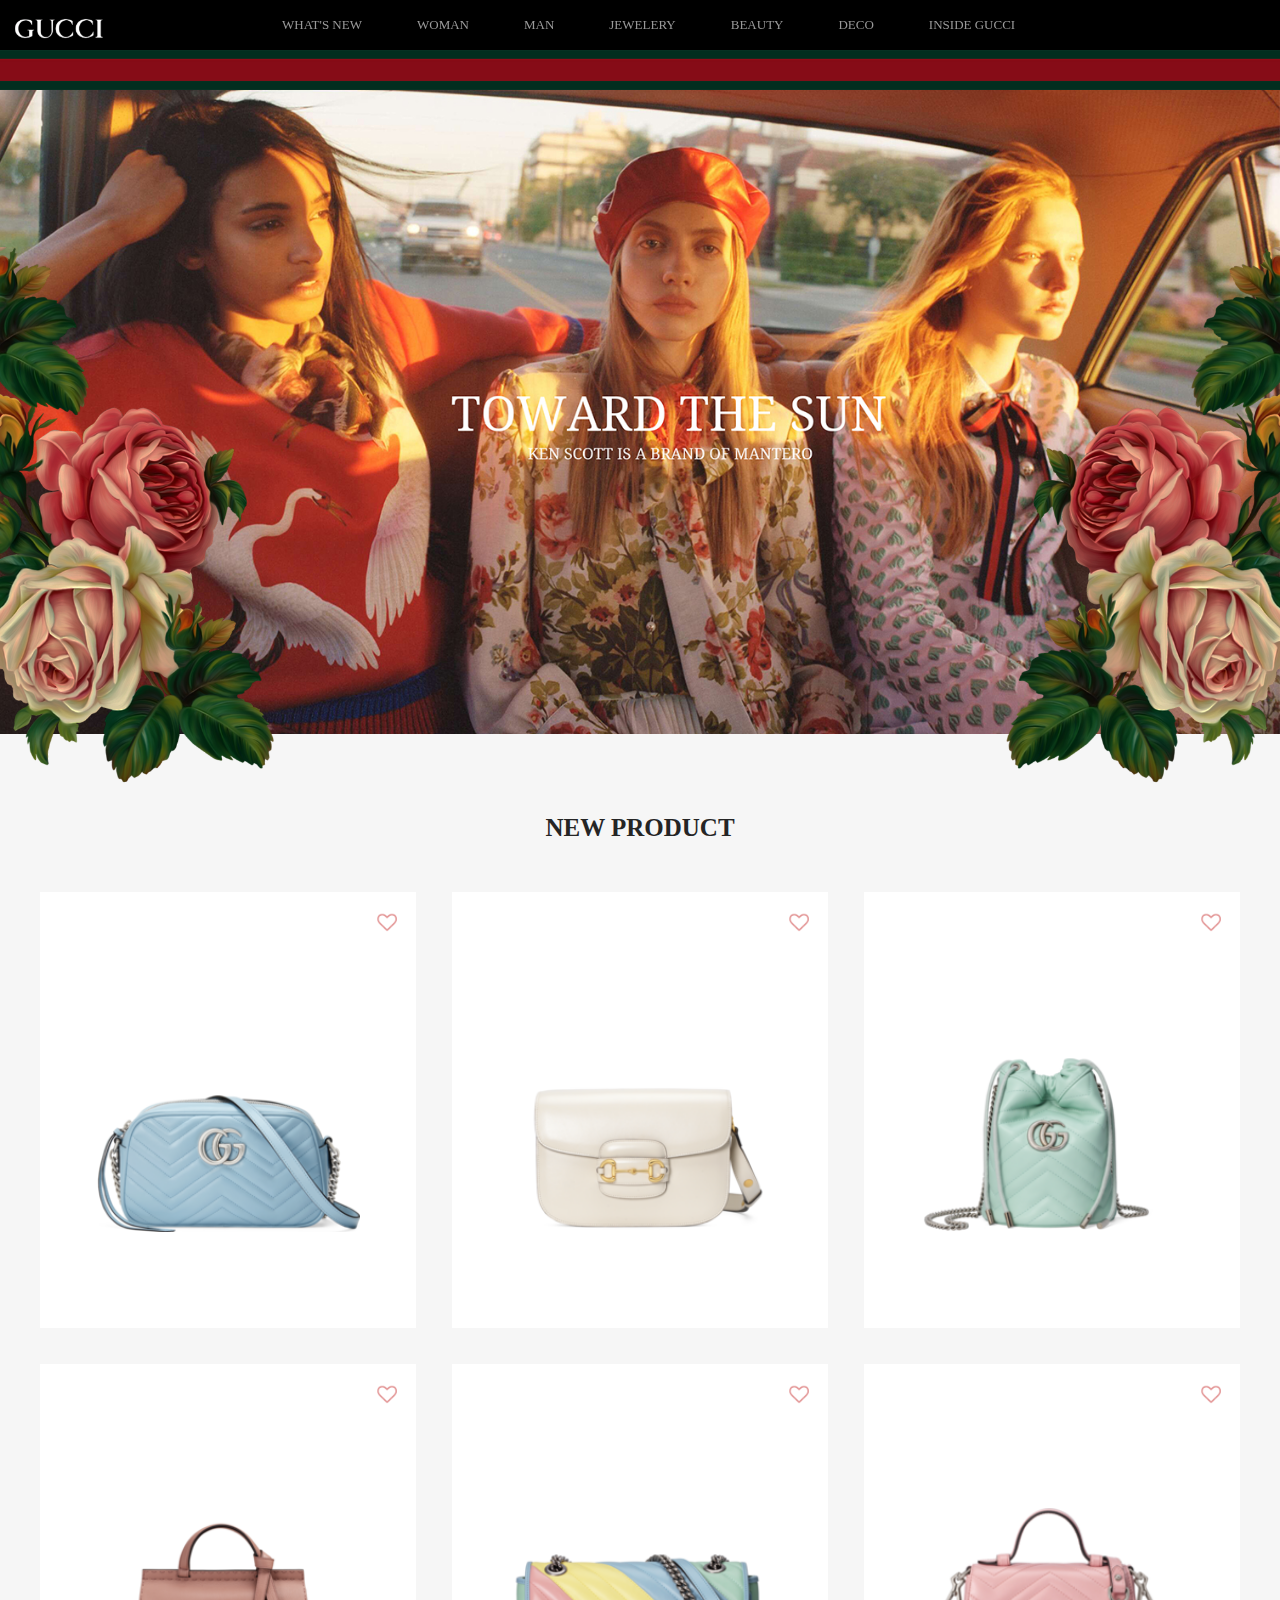
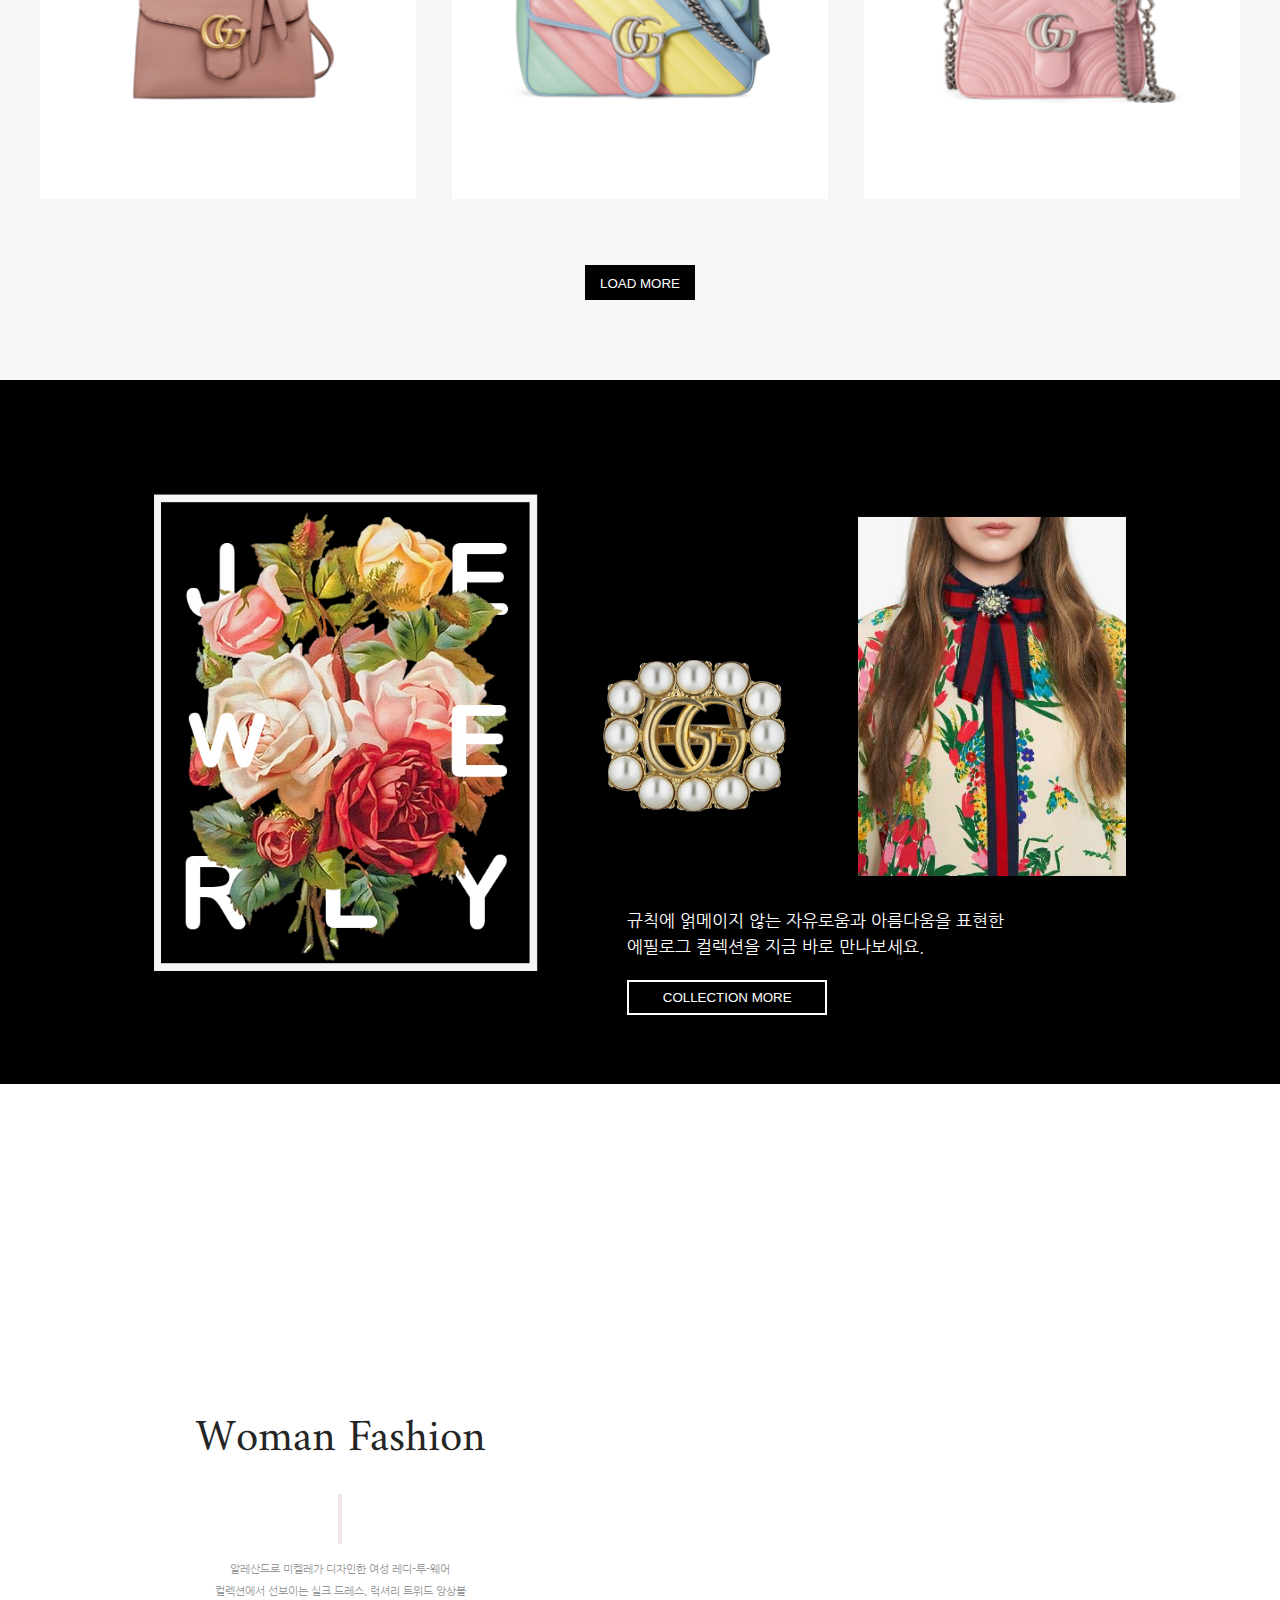
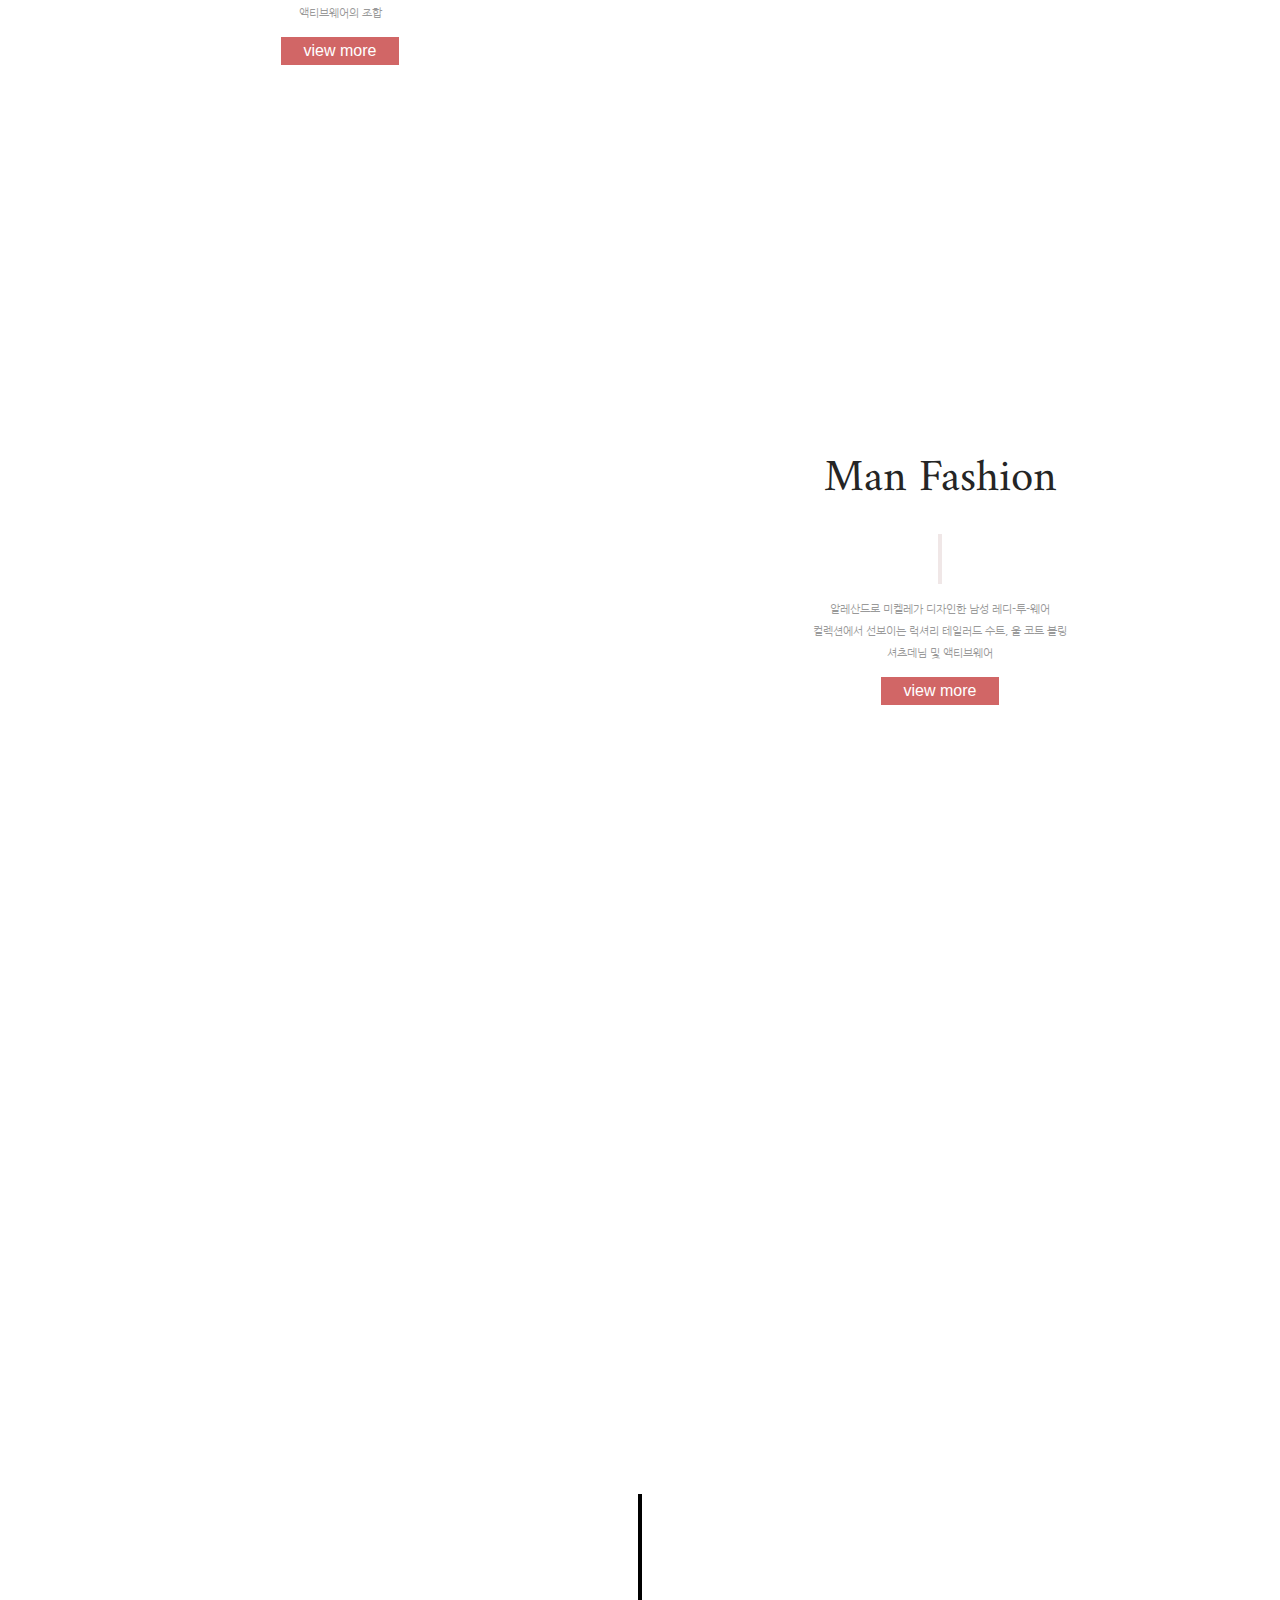
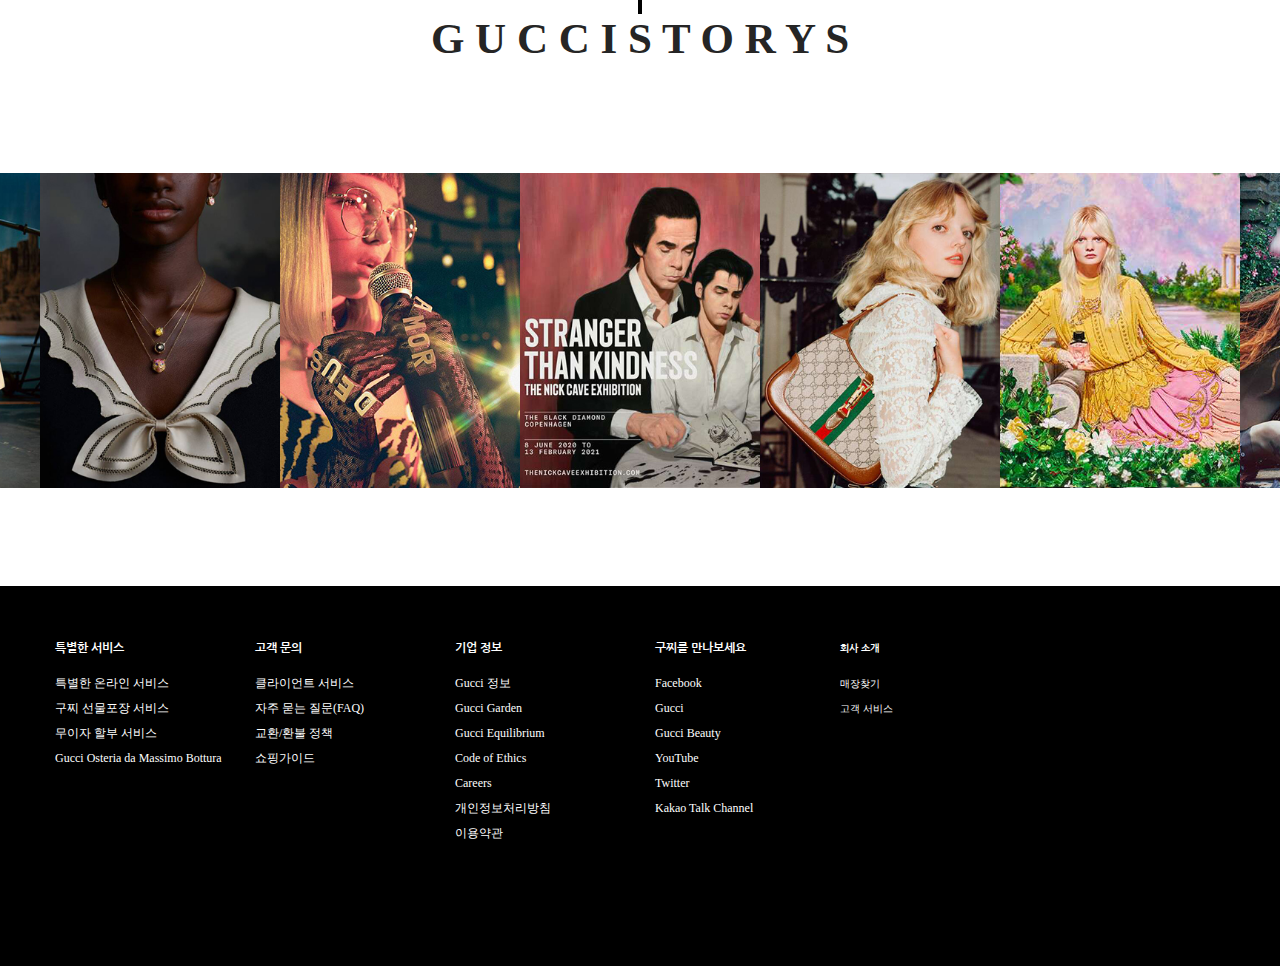
==== index.html @ b7e42f55 "Initial commit" ====
<!DOCTYPE html>
<html lang="ko">
  <head>
    <meta charset="UTF-8" />
    <meta name="viewport" content="width=device-width, initial-scale=1.0" />
    <meta name="apple-mobile-web-app-title" content="구찌" />
    <meta name="description" content="구찌 웹사이트" />
    <title>GUCCI</title>
    <link href="css/main_pc.css" rel="stylesheet" media="screen and (min-width : 850px)" />
    <link href="css/main_mobile.css" rel="stylesheet" media="screen and (max-width : 850px)" />
    <link href="css/navigation.css" rel="stylesheet" type="text/css"  />
    <link href="css/slick.css" rel="stylesheet" type="text/css" />
    <link href="css/web-font.css" rel="stylesheet" />
    <script src="https://ajax.googleapis.com/ajax/libs/jquery/3.1.1/jquery.min.js"></script>
    <script src="js/slick.js" ></script>    
  </head>
  <script>
     $(document).ready(function(){
      $('#story').slick({
      centerMode: true,
      centerPadding: '40px',
      slidesToShow: 5,
      autoPlay:true,
      responsive: [

  {
    centerMode: true,
    breakpoint: 851,
    settings: {
      arrows: false,
      centerPadding: '100px',
      slidesToShow:1
    }
  },
  {
    centerMode: true,
    breakpoint: 480,
    settings: {
      arrows: false,
      centerPadding: '100px',
      slidesToShow:1
    }
  }
  ]

  });

 });
  </script>
  <body>
    <div class="wrapper">
      <a href="#section1" id="skip-nav">본문 바로가기</a>
      <header id="header">
        <div id="logo">
          <h1><a  href="#"><span class="blind">GUCCI</span></a></h1>
        </div>
        <nav id="gnb">
          <ul id="mainnav">
            <li class="sub" data-menu="WHAT'S NEW">
              <a href="#">WHAT'S NEW</a>
                <ul>
                  <li><a href="#">NEW</a></li>
                  <li><a href="#" >패션쇼보기</a></li>
                  <li><a href="#">구찌에디트</a></li>
                </ul>
            </li>
            <li class="sub" data-menu="WOMAN">
              <a href="#">WOMAN</a>
                <ul>
                  <li><a href="#">신상품</a></li>
                  <li><a href="#">핸드백</a></li>
                  <li><a href="#">지갑</a></li>
                  <li><a href="#">의류</a></li>
                  <li><a href="#">여성슈즈</a></li>
                </ul>
            </li>
            <li class="sub" data-menu="MAN">
              <a href="#">MAN</a>
                <ul>
                  <li><a href="#">신상품</a></li>
                  <li><a href="#">남성가방</a></li>
                  <li><a href="#">지갑</a></li>
                  <li><a href="#">의류</a></li>
                  <li><a href="#">남성슈즈</a></li>
                </ul>
            </li>
            <li class="sub" data-menu="JEWELERY">
              <a href="#">JEWELERY</a>
                <ul>
                  <li><a href="#">골드주얼리</a></li>
                  <li><a href="#">실버주얼리</a></li>
                  <li><a href="#">패션주얼리</a></li>
                  <li><a href="#">시계</a></li>
                </ul>
            </li>
            <li class="sub" data-menu=BEAUTY>
              <a href="#">BEAUTY</a>
                <ul>
                  <li><a href="#">메이크업</a></li>
                  <li><a href="#">여성향수</a></li>
                  <li><a href="#">남성향수</a></li>
                </ul>
            </li>
            <li class="sub" data-menu=DECO>
              <a href="#">DECO</a>
                <ul>
                  <li><a href="#">데코</a></li>
                </ul>
            </li>
            <li class="sub" data-menu=INSIDE>
                <a href="#">INSIDE GUCCI</a>
                <ul>
                  <li><a href="#">GUCCI GARDEN</a></li>
                  <li><a href="#">COMMITMENT</a></li>
                  <li><a href="#">모두보기</a></li>
                </ul>
            </li>
          </ul>
        </nav>
        <button id="menuview"><span class="blind">메뉴펼치기</span></button>
        <div id="m_menu">
          <ul>
            <li><a href="#">WHAT'S NEW</a></li>
            <li><a href="#">WOMAN</a></li>
            <li><a href="#">MAN</a></li>
            <li><a href="#">JEWELERY</a></li>
            <li><a href="#">BEAUTY</a></li>
            <li><a href="#">DECO</a></li>
            <li><a href="#">INSIDE GUCCI</a></li>
          </ul>
          <a href="#" class="close"><img src="img/m_close.png" alt="닫기"></a>
        </div>
      </header>  
    </div>

    <section id="section1">
      <div id="section1_wrap">
          <div id="band" class="pc"></div>
          <div id="flower1" class="pc"><a><img src="img/flower.png" alt=""/></a></div>
          <div id="flower2" class="pc"><a><img src="img/flower.png" alt=""/></a></div>
          <div id="section1_main"><a><img src="img/img01.jpg" alt="toward the sun"/></a></div>
      </div>
      <div id=text>
        <h2>TOWARD THE SUN</h2>
        <span>KEN SCOTT IS A BRAND OF MANTERO</span>
      </div>
    </section>

    <section id="section2" >
      <h2>NEW PRODUCT</h2>
      <ul id="itemcontainer" class="wrap clearfix">
        <li class="box">
          <a href="#" target="_blank">
            <img src="img/bag1.png" alt="가방이미지">
            <div class="project__description">
              <img src="img/bag1.jpg" alt="사람이미지">
              <p>[GG 마몽] 스몰 숄더백<br>₩1,660,000 </p>
            </div>
          </a>
          <button class="favorite"><img src="img/favorite.png" alt="좋아요"/></button>
        </li>

        <li class="box">
          <a href="#" target="_blank">
            <img src="img/bag2.png" alt="가방이미지"> 
            <div class="project__description">
              <img src="img/bag2.jpg" alt="가방이미지">
              <p>[GG 마몽]마틀라세 가죽 수퍼 미니 백<br>₩ 1,360,000</p>
            </div>
          </a>
          <button class="favorite"><img src="img/favorite.png"  alt="좋아요"/></button>
        </li>

        <li class="box">
          <a href="#" target="_blank">
            <img src="img/bag3.png" alt="가방이미지">
            <div class="project__description">
              <img src="img/bag3.jpg" alt="가방이미지">
              <p>[GG 마몽]마틀라세 가죽 수퍼 미니 백<br>₩ 1,360,000</p>
            </div>
          </a>
          <button class="favorite"><img src="img/favorite.png"  alt="좋아요"/></button>
        </li>

        <li class="box">
          <a href="#" target="_blank">
            <img src="img/bag4.png" alt="가방이미지"> 
            <div class="project__description">
              <img src="img/bag4.jpg" alt="가방이미지">
              <p>[GG 마몽]마틀라세 가죽 수퍼 미니 백<br>₩ 1,360,000</p>
            </div>
          </a>
          <button class="favorite"><img src="img/favorite.png" alt="좋아요"/></button>
        </li>

        <li class="box">
          <a href="#" target="_blank">
            <img src="img/bag5.png" alt="가방이미지">
            <div class="project__description">
              <img src="img/bag5.jpg" alt="가방이미지">
              <p>[GG 마몽]마틀라세 가죽 수퍼 미니 백<br>₩ 1,360,000</p>
            </div>
          </a>
          <button class="favorite"><img src="img/favorite.png" alt="좋아요"/></button>
        </li>

        <li class="box">
          <a href="#" target="_blank"> 
            <img src="img/bag6.png" alt="가방이미지">
            <div class="project__description">
              <img src="img/bag6.jpg" alt="가방이미지">
              <p>[GG 마몽] 미니 탑 핸들 백 <br>₩2,550,000</p>
            </div>
          </a>
          <button class="favorite"><img src="img/favorite.png" alt="좋아요"/></button>
        </li>
      </ul>
      <button id="b1">LOAD MORE</button>
    </section>

    <section id="section3">
      <h2 class="blind">jewerly</h2>
      <div class="wrap"> 
          <div id="flower_jew" class="pc" ><img src="img/flower_jew.jpg" alt=""></div>
          <div id="j-image"><img src="img/j-image.jpg" alt="리본브로치"></div>
          <div id="p_wrap3">
            <p>규칙에 얽메이지 않는 자유로움과 아름다움을 표현한<br>
              에필로그 컬렉션을 지금 바로 만나보세요.</p>
            <button>COLLECTION MORE</button>
          </div>
          <ul id="jewerly_wrap">
            <li id="butter"><a href="#"><img src="img/jewerly_1.png" alt="나비브로치"></a></li>
            <li id="broach"><a href="#"><img src="img/jewerly_2.png" alt="진주브로치"></a></li>
            <li id="watch"><a href="#"><img src="img/jewerly_3.png" alt="시계"></a></li>
            <li id="ring"><a href="#"><img src="img/jewerly_4.png" alt="반지"></a></li>
            <li id="earring"><a href="#"><img src="img/ring.png" alt="귀걸이"></a></li>
          </ul>
      </div>
    </section>
    
    <section id="section4">
        <div class="box_wrap" >
          <div id="woman"><img src="img/woman.png" alt="여성패션"></div>
        </div>

      <div id="p_wrap1">
        <h2>Woman Fashion</h2> 
        <p>
          알레산드로 미켈레가 디자인한 여성 레디-투-웨어<br> 컬렉션에서 선보이는 실크
          드레스, 럭셔리 트위드 앙상블  <br>액티브웨어의 조합
        </p>
        <button>view more</button>
      </div>
    </section>

  <section id="section5">
    <div class="box_wrap">
      <div id="man"><img src="img/man.png" alt="남성패션"></div>
    </div>
    <div id="p_wrap2">
      <h2>Man Fashion</h2>
      <p>
        알레산드로 미켈레가 디자인한 남성 레디-투-웨어<br> 컬렉션에서 선보이는
        럭셔리 테일러드 수트, 울 코트 볼링 <br>셔츠데님 및 액티브웨어
      </p>
      <button>view more</button>
    </div>
  </section>

  <section id="section6" >
    <div>
      <h2>에필로그 캠페인</h2>
      <p>12시간의 라이브 스트리밍을 통해 제작 과정이 공개된 에필로그 캠페인을 만나보세요.</p>
      <span>자세히 보기</span>
    </div>
  </section> 

  <section id="section7">
    <h2>G U C C I  S T O R Y S</h2>
    <div id="story">
      <div><img src="img/story1.jpg" alt="story1"></div>
      <div><img src="img/story2.jpg" alt="story2"></div>
      <div><img src="img/story3.jpg" alt="story3"></div>
      <div><img src="img/story4.jpg" alt="story4"></div>
      <div><img src="img/story5.jpg" alt="story5"></div>
      <div><img src="img/story6.jpg" alt="story6"></div>
      <div><img src="img/story7.jpg" alt="story7"></div>
      <div><img src="img/story8.jpg" alt="story8"></div>
      <div><img src="img/story9.jpg" alt="story9"></div>
      <div><img src="img/story10.jpg" alt="story10"></div>
    </div>
  </section>
  
  <footer>
    <div id="footer_wrapper">
      <div id="footer_nav">
        <ul class="footer_section">
          <li><span class="foot_fir">특별한 서비스</span>
            <ul class="foot_sub">
              <li><a href="#">특별한 온라인 서비스</a></li>
              <li><a href="#">구찌 선물포장 서비스</a></li>
              <li><a href="#">무이자 할부 서비스 </a></li>
              <li><a href="#">Gucci Osteria da Massimo Bottura</a></li>
            </ul> 
          </li>
        </ul> 
      
        <ul class="footer_section">  
          <li><span class="foot_fir">고객 문의</span>
            <ul class="foot_sub">
              <li><a href="#">클라이언트 서비스</a></li>
              <li><a href="#">자주 묻는 질문(FAQ)</a></li>
              <li><a href="#">교환/환불 정책</a> </li>
              <li><a href="#">쇼핑가이드</a> </li>
            </ul>
          </li>
        </ul> 

      
        <ul class="footer_section"> 
          <li><span class="foot_fir">기업 정보</span>
            <ul class="foot_sub">
              <li><a href="#">Gucci 정보</a></li>
              <li><a href="#">Gucci Garden</a></li>
              <li><a href="#">Gucci Equilibrium </a></li>
              <li><a href="#">Code of Ethics </a></li>
              <li><a href="#">Careers </a></li>
              <li><a href="#">개인정보처리방침</a></li>
              <li><a href="#">이용약관</a></li>
            </ul>
          </li>
        </ul> 


        <ul class="footer_section">
          <li><span class="foot_fir">구찌를 만나보세요</span>
            <ul class="foot_sub">
              <li><a href="#">Facebook</a></li>
              <li><a href="#">Gucci</a></li>
              <li><a href="#"> Gucci Beauty </a></li>
              <li><a href="#">YouTube </a></li>
              <li><a href="#">Twitter </a></li>
              <li><a href="#"> Kakao Talk Channel</a></li>
            </ul>
          </li>
        </ul>
      </div>
      <div id="side_content">
        <ul>
          <li><span class="foot_fir">회사 소개</span>
            <ul class="foot_sub">
              <li><a href="#">매장찾기</a></li>
              <li><a href="#">고객 서비스</a></li>
            </ul>
          </li>
        </ul> 
      </div>
    </div>
  </footer>
  <script src="js/toggle.js"></script>
  <script src="js/main.js" ></script>   
</body >
</html>
---- css/main_pc.css ----
@charset 'utf-8';
/* CSS Document */

/* reset (pc) */
body {margin: 0;}
h1, h2, h3, h4, h5, h6, ul, ol, li, dl, dt, dd, p, table {margin: 0; padding: 0;}
h1, h2, h3, h4, h5, h6 {font-weight: 700;}
main {display: block;}
a {color: inherit; text-decoration: inherit;}
a img {border: none;}
img {vertical-align: middle;}
li {list-style: none;}
address, em, i, cite {font-style: normal;}
table {border-collapse: collapse;}
table caption {overflow: hidden; width: 0; height: 0;}
i.fas, i.far, i.fab {vertical-align: middle; display: inline-block;}
i.fas span, i.far span, i.fab span {position: absolute; overflow: hidden; text-indent: -999px;}
.mobile {display: none !important;}
.hidden {position: absolute; left: -9999px;}
br.only-m {content: '';}
br.only-m:after {content: '\00a0';}

html{font-size:10px;}


/* common */
.blind {display: none;}
li {list-style: none;}
button {border: none;}
body {color:  #252525;}
#ftr-store-location{background: black;} 
::placeholder{color:white;}
#b1 {clear: both; margin-top: 10px; text-align: center;}
#b1 button {background-color: black; height: 3px;}
#section1_wrap{position: relative;}
#flower1 img{position:absolute; width:23%; height:80%; left:0; bottom:-50px; z-index:5; animation: myfirst 1s linear 0.6s }
#flower2 img{position:absolute; width:23%; height:80%; right:0; bottom:-50px; z-index:5; transform:rotate(0deg); 
-moz-transform: scaleX(-1); -o-transform: scaleX(-1); -webkit-transform: scaleX(-1); transform: scaleX(-1); animation: myfirst 1s linear 0.6s }
img{width:100%;}
.wrap{max-width: 1200px; margin: 0 auto;}
.clearfix::before,.clearfix::after{content:""; display: block; clear: both;}

@keyframes myfirst {
  0%   {opacity: 1.0; bottom:-50px;}
  50%   {opacity: 1.0; bottom:-10px;}
  100% {opacity: 1.0; bottom:-50px;}
}



/* section1 */
#section1_main img{width:100%;  vertical-align: middle;  background-size: cover; background-position: center; background-repeat: no-repeat;
position: relative;  } 
#text{ display:none;}
#header h1 a{width:100px; height:50px; line-height: 50px;}
#band{ margin-top:50px; background: url(../img/band.jpg); height: 40px; width: 100%; background-size: contain;}




/* section2 */
#section2 p { color: black;}
#section2 { background-color: #f6f6f6; text-align: center;}
#section2 h2 { /* border:2px solid red; */ padding-bottom: 50px; padding-top: 80px; text-align: center; font-size: 2.5rem;}
#section2 #b1 { /* border: 2px solid red; */ background-color: black; width: 90px; height: 30px; margin-top: 30px; margin-bottom: 80px;
display: inline-block; color: white;}
.box p { line-height: 24px; position: absolute; width: 100%; padding: 20px; text-align: center; bottom: 0; box-sizing: border-box;}
.box { /* border: 2px solid red; */ width:80%; padding-top: 10%; padding-bottom: 15%; margin-left: 10%; margin-right: 10%; position: relative;
  background-color: white; box-sizing: border-box; margin-bottom: 6%;}
.box img {display: block; margin: 0 auto; width: 70%;}
.favorite { cursor: pointer; position: absolute; top: 15px; right: 15px; background-color: white; width: 30px; height: 30px; background-color: transparent;
  border: 0; outline: 0; z-index: 100;}
.favorite img { width: 20px; height: 20px;}
.box:hover .project__description { opacity: 1; transition: all 0.3s;}
.project__description { position: absolute; background-color: #e7e7e7; width: 100%; height: 100%; top: 0; left: 0; opacity: 0;}
.project__description img { /* border:5px solid red; */ position: absolute; width: 100%;}
#b1{color:white; cursor: pointer;}



/* section3 */
#section3{background-color: black; position:relative; padding-top: 55%;  margin:auto; clear: both; background-size: cover;
  clear: both; color:white;}
#flower_jew{position:absolute; top:50%; transform:translate(0,-50%); width:30%; left:12%;}
#j-image{ position: absolute; right: 12%; top:50%; transform:translate(0,-60%); width:21%;}
/* #j-image_wrap{border:2px solid red;} */
#j_wrap{border:2px solid red; position:absolute; top:50%; transform:translate(0,-50%); right:10%;}
#p_wrap3{ text-align: left;  width: 46%; top: 75%; right: 5%; position: absolute;}
#p_wrap3 p{font-size: 1.7rem; margin-bottom: 10px; line-height: 2.6rem; }
#section3 button{ border:2px solid white; background-color: transparent; color:white; margin-top:10px; width:200px; height:35px; cursor: pointer;}
#jewerly_wrap{ position:absolute; top:50%; left:51%; transform:translate(-30%,-50%); width:16%; height:28%;}
#jewerly_wrap li{ position:absolute; left: 0px; top: 0px; display:none; width:100%;}
#jewerly_wrap li:first-of-type{display:block;}




/* section4,section5 */
#section4{position: relative; box-sizing: border-box; padding: 25%; max-width: 1200px; margin: auto; margin-top:10%;}
#section4 button,#section5 button {background-color: #d16666; width: 150px; height: 50px; margin-top: 12px; color: white; font-size: 16px;
cursor: pointer;}
#section4 h2::after,#section5 h2::after {margin: 15px auto; display: block; content: ""; width: 3.5px;height: 50px; background-color: #f0e7e7;}
#section4 p,#section5 p { color: #999999; line-height: 21px;}
#woman {  position: absolute; width:47%; top:50%; transform: translate(0,-50%);   right:0; background-size: cover; z-index: 3; background-position: center;}
.p1{ width:50%;}
.box_wrap {  width: 90%; height:100%; box-sizing: border-box;  margin:0 auto;}
#p_wrap1{ text-align: center; width: 50%; position: absolute; top: 50%; left:0; padding:10% 0; transform: translate(0,-50%); }

#section5{position: relative; box-sizing: border-box; padding:25%; max-width: 1200px; margin: auto; margin-bottom:10%;}
#section5 h2::after { margin: 15px auto; display: block; content: ""; width: 3.5px; height: 50px; background-color: #f0e7e7;}
#man { position: absolute; width:47%; left: 0; background-size: cover; top:50%; transform: translate(0,-50%);
z-index: 3; background-position: center;}
#p_wrap2{    text-align: center; width: 50%; position: absolute; top: 50%; right:0; transform: translate(0,-50%); padding:10% 0;  }
button a {font-size: 0.9rem; padding-top: 5px;}
#p_wrap2 button { width: 85px; height: 30px;}
#b1 {clear: both;}
#man_wrap{margin-left:10%;}


/* animation */
#section4 .box_wrap div{opacity: 0; transition: all 0.15s; transform: translate(0,50%);}
#section5 .box_wrap div{opacity: 0; transition: all 0.15s; transform: translate(0,50%);}
#section4 .box_wrap div.show{opacity: 1; transform: translate(0, -50%);}
#section5 .box_wrap div.show{opacity: 1; transform: translate(0, -50%);}




/* section6 */
#section6 { background-color: #e7e7e7; padding-top:37%; box-sizing: border-box; position: relative; background: url("../img/stare.jpg") no-repeat;
  background-size: cover; background-attachment: fixed;}
#section6 div{position: absolute; top:50%; left:50%; transform: translate(-50%,-50%);  color:white; text-align: center; cursor: pointer;}
#section6 h2 { /* border: 2px solid blue; */ width: 100%; text-align: center; font-size: 40px; font-weight: lighter; margin-bottom:20px}
#section6 div p{font-size: 16px; margin-bottom: 15px;}
#section6 div span{font-size: 14px; }
#section6 div span::after{content: '>'; font-size: 11px; margin-left: 5px; }




/* section7 */
#section7 h2:before { content: ""; background-color: black; width: 3.5px; height: 120px; display: block; margin: 0 auto;}
#section7 h2 { text-align: center; margin-bottom: 110px; font-size: 4.3rem;}
#story img {  margin-bottom: 40%;}


  
/* footer */
footer {background-color: black; position: relative; color: white; height: 380px;}
#footer_nav { width: 66.6666666667%; box-sizing: border-box; font-size: 12px;}
#footer_wrapper { max-width: 1200px; margin: 0 auto; line-height: 25px;}
#side_content { width: 33.3333333333%; box-sizing: border-box; float: left; padding-top: 50px;}
.footer_section { float: left; width: 25%; padding-left: 15px; padding-right: 15px; padding-bottom: 70px; padding-top: 50px; box-sizing: border-box;}
.foot_fir{display:block; padding-bottom:10px; font-weight: bold; }
#store_locator:before {position: absolute; content: ""; background-image: url("../img/locator.svg"); width: 5px; height: 5px;
  left: 0; /* top: -1px; */}
footer { clear: both;}



@media screen and (min-width:850px) {


  .box {
    /* border: 2px solid red; */
    float: left;
    width: 40%;
    margin-left: 7%;
    margin-right: 7%;
    position: relative;
  }

  #before_img {
    width: 80%;
  }

  .box:nth-child(2n-1) {
    /* border: 2px solid blue; */
    margin-right: 6%;
  }

  .box:nth-child(2n) {
    margin-left: 0%;
  }

  .p_wrap {
    text-align: center;
  }

  #section2 #b1 {
    width: 110px;
    height: 35px;
    line-height: 35px;
  }

  #section4 button,
  #section5 button {
    width: 75px;
    height: 20px;
  }



}

@media screen and (min-width: 1024px) {


  
  .box {
    /* border: 2px solid red; */
    float: left;
    width: 31.3333333333%;
    margin-left: 0;
    margin-right: 3%;
    position: relative;
    box-sizing: border-box;
    margin-bottom: 3%;
    padding-top: 12%;
    padding-bottom: 8%;
  }

  .box:nth-child(3n) {
    margin-right: 0;
  }

  .box:nth-of-type(1),
  .box:nth-of-type(5) {
    margin-right: 3%;
  }

  .fashion {
    position: relative;
  }


  #section4 h2,
  #section5 h2 {
    font-size: 30px;
  }

  #section4 button,
  #section5 button {
    width: 100px;
    height: 25px;
  }
  button a {
    font-size: 11px;
  }



}

@media screen and (min-width: 1200px) {
  #before_img {
    width: 60%;
  }

  #itemcontainer .box p {
    font-size: 1.5rem;
  }

  #section1 h2 {
    font-size: 5.5rem;
  }

  #section1 button {
    font-size: 1.7rem;
    width: 200px;
    height: 39px;
  }


  button a {
    font-size: 12px;
  }

  .fashion {
    position: relative;
  }


  #section4 h2 {
    font-size: 35px;
  }

  #section4 p,
  #section5 p {
    font-size: 11px;
    line-height: 22px;
  }
  #section4 button,
  #section5 button {
    width: 118px;
    height: 28px;
  }


}

@media screen and (min-width: 1440px) {


  #section2 #b1 {
    width: 160px;
    height: 40px;
    line-height: 40px;
  }

  #section4 h2,
  #section5 h2 {
    font-size: 53px;
  }

  #section4 p,
  #section5 p {
    line-height: 30px;
    font-size: 14px;
  }

  #section4 button,
  #section5 button {
    width: 143px;
    height: 35px;
  }

  button a {
    font-size: 15px;
    padding: 10px;
  }

  #before_img {
    width: 70%;
  }

  #itemcontainer .box p {
    font-size: 15px;
  }


  #videowrap {
    position: absolute;
    width: 1179px;
    height: 603px;
    top: 50%;
    margin-top: -302px;
    left: 50%;
    margin-left: -590px;
  }


}

@media screen and (min-width: 1920px) {
  

  #section4 p,
  #section5 p {
    line-height: 42px;
    font-size: 21px;
  }

  #section4 h2,
  #section5 h2 {
    font-size: 55px;
  }

  #section4 button,
  #section5 button {
    width: 188px;
    height: 45px;
  }


  


}

@media screen and (max-width: 1500px){ 
  #section4 h2,#section5 h2{font-size: 4.5rem;}
}
---- css/main_mobile.css ----
@charset 'utf-8';
/* CSS Document */

/* reset (mobile) */
html {-webkit-text-size-adjust: none; text-size-adjust: none;}
body {margin: 0;}
h1, h2, h3, h4, h5, h6, ul, ol, li, dl, dt, dd, p, table {margin: 0; padding: 0;}
h1, h2, h3, h4, h5, h6 {font-weight: 700;}
main {display: block;}
a {color: inherit; text-decoration: inherit;}
a img {border: none;}
img {vertical-align: middle; max-width: 100%;}
li {list-style: none;}
address, em, i, cite {font-style: normal;}
table {border-collapse: collapse;}
table caption {overflow: hidden; width: 0; height: 0;}
i.fas, i.far, i.fab {vertical-align: middle; display: inline-block;}
i.fas span, i.far span, i.fab span {position: absolute; overflow: hidden; text-indent: -999px;}
.pc {display: none !important;}
.hidden {position: absolute; left: -9999px;}
br.only-pc {content: '';}
br.only-pc:after {content: '\00a0';}
.blind { display: none;}
button{border: none;}

/* common */
#text {display:none;}
#section2 #b1 button { /* border: 2px solid red; */ background-color: black; width: 120px; height: 35px; margin-top: 30px; margin-bottom: 80px;
display: inline-block;}
#text_input{display:none;}
#section4 button,#section5 button { background-color: #d16666; width: 143px; height: 34px; margin-top: 12px; color:white; font-size: 15px;}
#section2 h2 { /* border: 2px solid red; */ padding-bottom: 30px; padding-top: 60px; text-align: center;}
#ftr-store-location{display:none;} 
.clearfix::before,.clearfix::after{content:""; display: block; clear: both;}


/* section2 */
#section2 { background-color: #f6f6f6; text-align: center; }
.project__description {position: absolute; background-color: #e7e7e7; width: 100%; height: 100%; top: 0; left: 0; opacity: 0;}
.favorite img { width: 25px; height: 25px; }
.favorite { cursor: pointer; /* background-color: #d16666; */ position: absolute; background-size: cover; top: 15px; right: 15px;
  width: 50px; height: 50px; background-color: transparent; border: 0; outline: 0; z-index: 1000;}
#b1 { clear: both; margin-top: 10px; text-align: center;}
.box { /* border: 2px solid red; */ float: left; width: 40%; margin-left: 7%; margin-right: 7%; position: relative; padding-top: 10%;
  padding-bottom: 20%; background: white; margin-bottom: 6%; }
.box:nth-child(2n-1) {  margin-right: 6%; }
.box:nth-child(2n) { margin-left: 0%;}
.box img { display: block; margin: 0 auto; width: 70%;}
.project__description { position: absolute; background-color: #e7e7e7; width: 100%; top: 0; left: 0; opacity: 0; }
.project__description img {/* border:5px solid red; */ position: absolute; width: 100%;}
#b1{color:white; cursor: pointer;}



/* section3 */
#section3{background-color: black; position:relative; padding-top: 100%;  margin:auto; clear: both; background-size: cover;
  clear: both; color:white;}
#j-image{ position: absolute; left: 50%; top:50%; transform:translate(-50%,-70%); width:35%;}
#p_wrap3{position:absolute; top:81%; text-align: center; font-size: 13px; left: 50%; transform: translate(-50%,0); width:100%;}
#section3 button{ border:2px solid white; background-color: transparent; color:white;  width:160px; height:30px;}
#p_wrap3 p { font-size: 0.9rem; line-height:1.5rem; margin-bottom: 10px;}
#section3 button a{ font-size: 0.5rem; height: 30px;}
#p_wrap3 { position: absolute; top: 73%;}
#jewerly_wrap{ position: absolute; top: 50%; left: 16%; transform: translate(0,-65%); width: 23%; height:23%;}
#jewerly_wrap li{ position:absolute; left: 0px; top: 0px; display:none; width:100%; }
#jewerly_wrap li:first-of-type{display:block;}


/* section4 */
#section4{position: relative; box-sizing: border-box; padding-top:20%; max-width: 1200px; margin:auto; }
#section4 button,#section5 button {background-color: #d16666; width: 143px; height: 34px; margin-top: 12px;}
#section4 h2::after,#section5 h2::after {margin: 15px auto; display: block; content: ""; width: 3.5px;height: 50px; background-color: #f0e7e7;}
#section4 p,#section5 p { color: #999999; line-height: 21px;}
#woman { width:80%; top:0; right:0; background-size: cover; z-index: 3;
background-position: center; margin: auto;}
.p1{ width:50%;}
.box_wrap {  width: 90%; height:100%; box-sizing: border-box;  margin:0 auto;}
#p_wrap1{   text-align: center; width: 100%; padding: 13% 0;}



/* section5 */
#section5{position: relative; box-sizing: border-box; max-width: 1200px; margin:auto; }
#section5 h2::after { margin: 15px auto; display: block; content: ""; width: 3.5px; height: 50px; background-color: #f0e7e7;}
#man {  width:80%; top:0; right:0; background-size: cover; z-index: 3; background-position: center; margin: auto;}
#p_wrap2{   text-align: center; width: 100%; padding: 13% 0;}
button a {font-size: 0.9rem; padding-top: 5px;}
#b1 {clear: both;}


/* section6 */
#section6 { background-color: #e7e7e7; height:500px; box-sizing: border-box;
  position: relative; background: url("../img/stare.jpg") no-repeat; background-size: cover; background-attachment: fixed; background-position: center;}
#section6 div{position: absolute; top:50%; left:50%; transform: translate(-50%,-50%);  color:white; text-align: center; cursor: pointer;}
#section6 h2 { /* border: 2px solid blue; */ width: 100%; text-align: center; font-size: 30px; font-weight: lighter; margin-bottom:15px}
#section6 div p{font-size: 12px; margin-bottom: 10px; line-height: 20px;} 
#section6 div span{font-size: 12px; }
#section6 div span::after{content: '>'; font-size: 11px; margin-left: 5px; }



/* section7 */
#section7 h2:before { content: ""; background-color: black; width: 3.5px; height: 120px; display: block; margin: 0 auto;}
#section7 h2 { text-align: center; margin-bottom: 110px; font-size: 2.3rem;}
#story img {/* border: 2px solid red; */ float: left; width: 100%; overflow: hidden; background-position: center; background-image: contain; 
  box-sizing: border-box;}


/* footer */
footer { background-color: black; color: white; padding-bottom:30px; }
.foot_sub{display:none}
.foot_fir{display: block; margin: auto; padding:20px; text-align: left; position: relative; border-bottom:1px solid grey}
.foot_fir::after{content:">"; font-size: 10px; box-sizing: border-box; position: absolute; right:0; top:50%; 
  transform: translateX(-50%); padding-right:10px;}
  


@media screen and (min-width: 375px) {
  
  #section3_box { width: 355px; right: 0; top: 50%; margin-top: -285px;}
  #section3_wrap {position: absolute; bottom: 50px;}
  
  }

@media screen and (min-width: 414px) {
  #before_img { width: 80%;}
}

@media screen and (max-width: 850px){ 
  .box { float: left; width: 80%; margin-left: 10%; margin-right: 10%; position: relative; padding-top: 10%; padding-bottom: 20%; background: white; margin-bottom: 6%;}
  .box:nth-child(2n){ margin-left:10%; }
  #section1_wrap img{ margin-top:0; }
  footer{ height: 270px; margin-top: 60px; }
  #section4 h2,#section5 h2{font-size: 3.0rem;}
} 
  
  @media screen and (min-width: 850px) {
    #section1 h2 { font-size: 45px; }
  
    .box:hover .project__description img {
      width: 100%;
    }

    #section2 #b1 {
    width: 110px;
    height: 35px;
    }

    #section4 button,#section5 button {
    width: 75px;
    height: 20px;
    }

    #man_wrap {
      position: absolute;
      right: 0;
    }
    
  }
---- css/navigation.css ----
nav h1 { float: left; margin-top: 25px; margin-left: 20px;}
  #menuview { border: none; background-color: transparent; color: white;}
  #skip-nav { position: fixed; left: 0; top: -41px; width: 100%; line-height: 40px; text-align: center; font-size: 16px; color: #ffffff; 
  background: rgba(0, 0, 0, 0.6); border-bottom: 1px solid #ffffff; z-index: 100000; transition: top 0.3s;}
  #skip-nav:focus {top: 0;}
  #header:after {content: ''; position: absolute; left: 0; top: calc(100% + 1px); width: 100%; height: 0; background: #ffffff; z-index:5;
  box-shadow: 0px 3px 6px 0 rgba(0, 0, 0, 0.1); transition: height 0.3s; }
  #header {position: fixed; left: 0; top: 0; width: 100%; z-index: 1000; transition: all 0.3s; box-sizing: border-box; 
  background:black; height:50px;}
  #header h1 { position: absolute;  width: 220px; top: 13px; left:10px;}
  #header h1 a { background-image: url("../img/logo.png"); background-size: contain;
  background-repeat: no-repeat; display: inline-block; width: 100px; }
  #gnb {position: absolute; left: 50%; margin-left: -383px; top: 0; font-size: 13px; color: #999999; overflow: hidden; height: 50px; 
  z-index: 100; transition: height 0.3s;}
  #gnb > ul > li {float: left; height: 300px; }
  #gnb > ul > li + li {margin-left: 5px;}
  #gnb > ul > li > a {position: relative; display: block; padding: 0 25px; height: 50px; line-height: 50px; transition: color 0.3s;}
  #gnb > ul > li > ul {margin-top: 30px;}
  #header.on:after {height: 200px; }
  #header.on #gnb {height: 300px;}
  #m_menu{display: none;}
  #m_menu a img{display:none;}





@media screen and (max-width: 992px) {
    body {
      font-family: "NotoSansKR", "Noto Sans KR", "나눔고딕", "맑은 고딕",
        "malgun gothic", "돋움", "Dotum", "Apple SD Gothic Neo", "Helvetica",
        sans-serif;
      font-weight: 400;
      font-size: 12px;
      color: #3b3b3d;
      background: #ffffff;
    }
    #wrapper {
      position: relative;
      overflow: hidden;
      max-width: 850px;
      margin: 0 auto;
      box-sizing: border-box;
      min-width: 320px;
      min-height: 100vh;
    }
    #skip-nav {
      position: relative;
      left: 0;
      top: -41px;
      width: 100%;
      line-height: 40px;
      font-size: 16px;
      text-align: center;
      background: rgba(0, 0, 0, 0.4);
      color: #ffffff;
      border-bottom: rgba(255, 255, 255, 0.8);
      z-index: 100000;
      transition: top 0.3s;
    }
    #skip-nav:focus {
      top: 0;
    }
    #go-home {
      position: fixed;
      right: 20px;
      bottom: 20px;
      width: 60px;
      height: 60px;
      font-size: 24px;
      text-align: center;
      line-height: 56px;
      border-radius: 100px;
      color: #ffffff;
      background: #ffcc00;
      box-shadow: 2px 2px 5px rgba(0, 0, 0, 0.4);
      z-index: 10000;
    }
  
    #header {
      position: fixed;
      left: 0;
      top: 0;
      width: 100%;
      height: 50px;
      background-image: linear-gradient(rgba(0, 0, 0, 0.8), rgba(0, 0, 0, 0.2));
      color: #ffffff;
      z-index: 10000;
      transition: all 0.3s;
      box-sizing: border-box;
    }
    
    #header:after {
      content: "";
      position: absolute;
      left: 0;
      bottom: 0;
      width: 0;
      height: 1px;
      animation: header-line 3s linear 0.5s 1 normal forwards;
    }

    #header.white {
      background: #ffffff;
      color: #333333;
      box-shadow: 0 3px 5px 0 rgba(0, 0, 0, 0.1);
      border-bottom: 1px solid #e0e0e0;
    }
  
    #header h1 img {
      width: 100%;
      transition: opacity 0.3s;
    }
    #header h1 img + img {
      position: absolute;
      left: 0;
      top: 0;
      opacity: 0;
    }
    #header.white h1 img {
      opacity: 0;
    }
    #header.white h1 img + img {
      opacity: 1;
    }

    #m_menu a img{display:inline-block;}
    #m_menu .close{position: absolute; right:15px; top:15px; }

  }

  @media screen and (max-width: 1024px) {
    #gnb { display:none;}
    #m_menu > ul > li > a{color:#d16666; font-size: 20px; font-weight: bold;}
    #m_menu > ul > li {width:100%; text-align: center; margin-top: 50px;}
    #m_menu{padding-top: 50px; background:rgba(255, 255, 255, 0.95);
      height:100vh;}
    #menuview{
      display: block;
      position: absolute;
      top: 8px;
      right:10px;
    }
    
    #menuview::before {
      /* border: 2px solid red; */
      content: "≡";
      color: white;
      font-size: 30px;
      display: block;  
    }
    

    header h1 a {
      /* border: 2px solid goldenrod; */
      background-image: url(../img/logo.png);
      background-size: contain;
      background-repeat: no-repeat;
      height: 25px;
      position: absolute;
  }

  .close{display: block;}

}
---- css/web-font.css ----
@import url('https://fonts.googleapis.com/css2?family=Amiri&family=Nanum+Gothic:wght@400;700&display=swap');
#section4 h2, #section5 h2 { font-family: 'Amiri', serif; font-weight: 500;}
#section2 p { font-family: 'Nanum Gothic', sans-serif; color:#333333; line-height: 2.6rem; font-weight: 600;}
p,span{font-family: 'Nanum Gothic', sans-serif; font-weight: 400;}
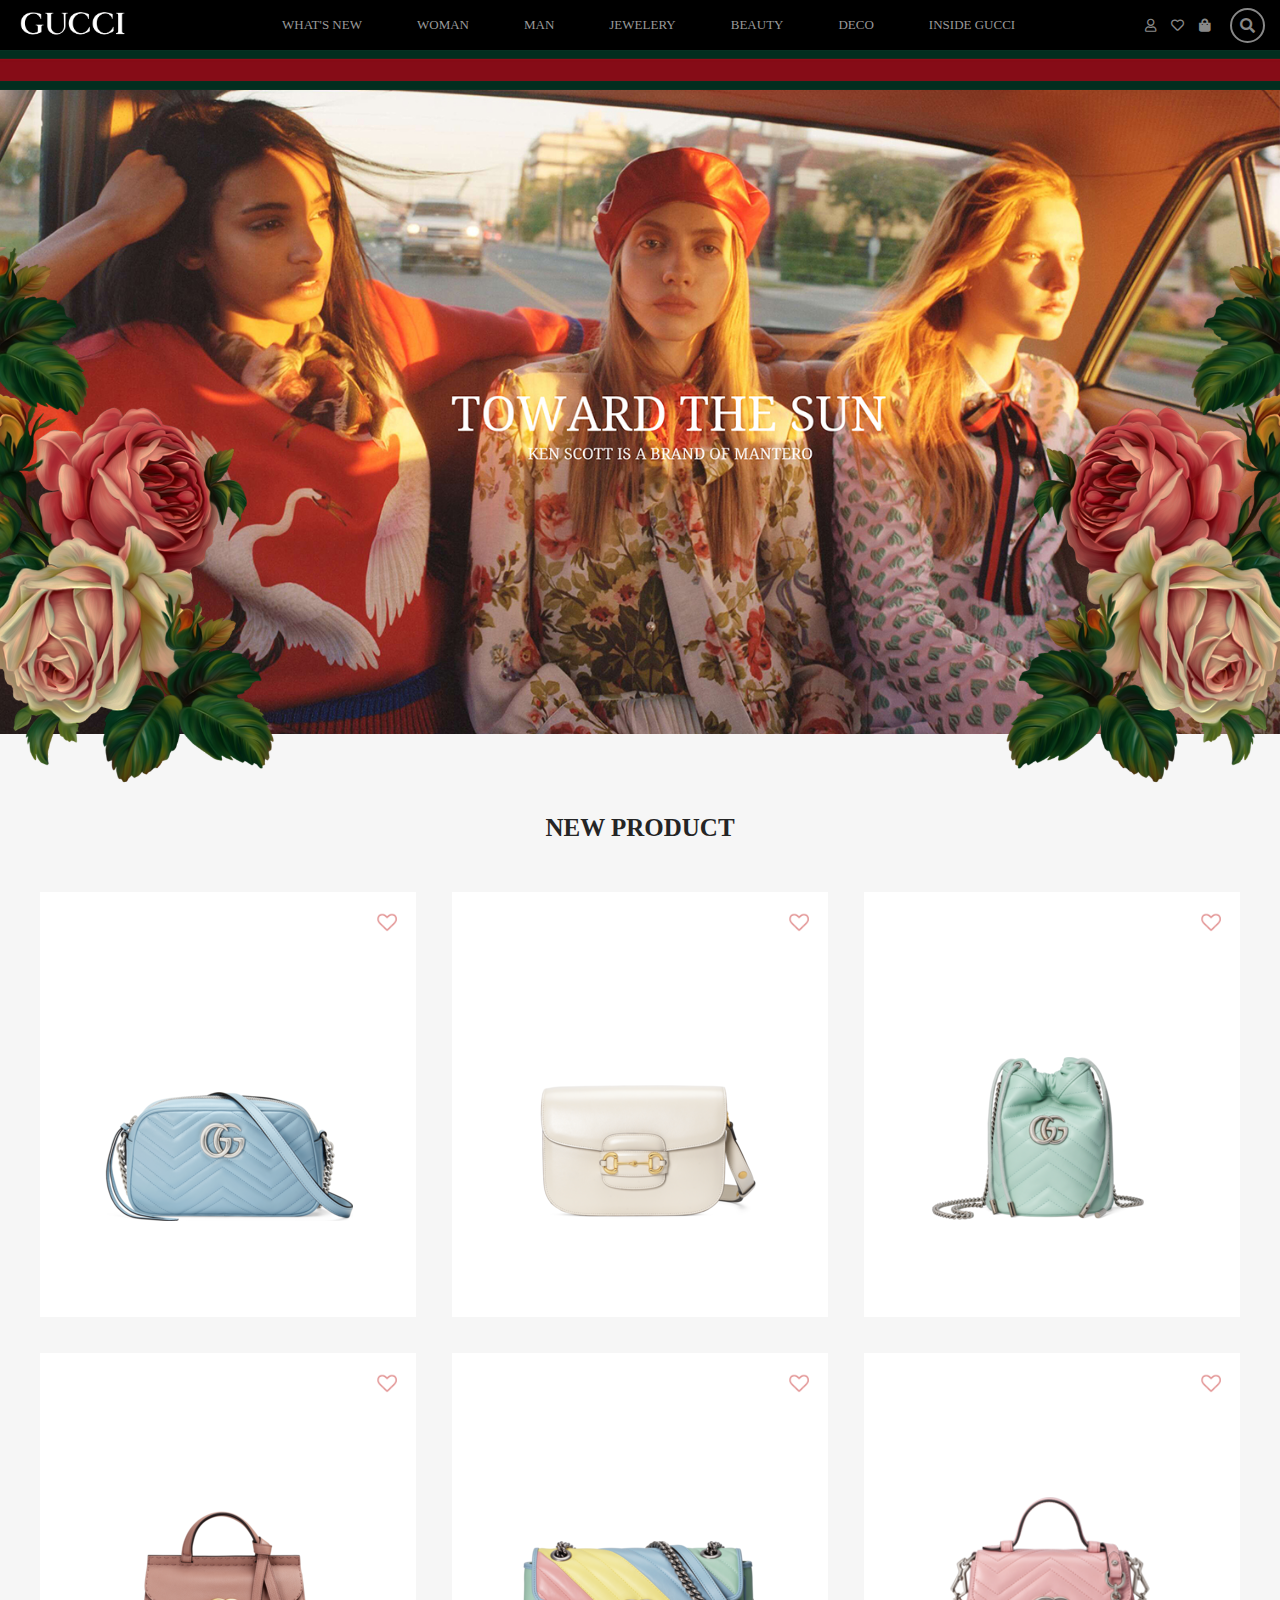
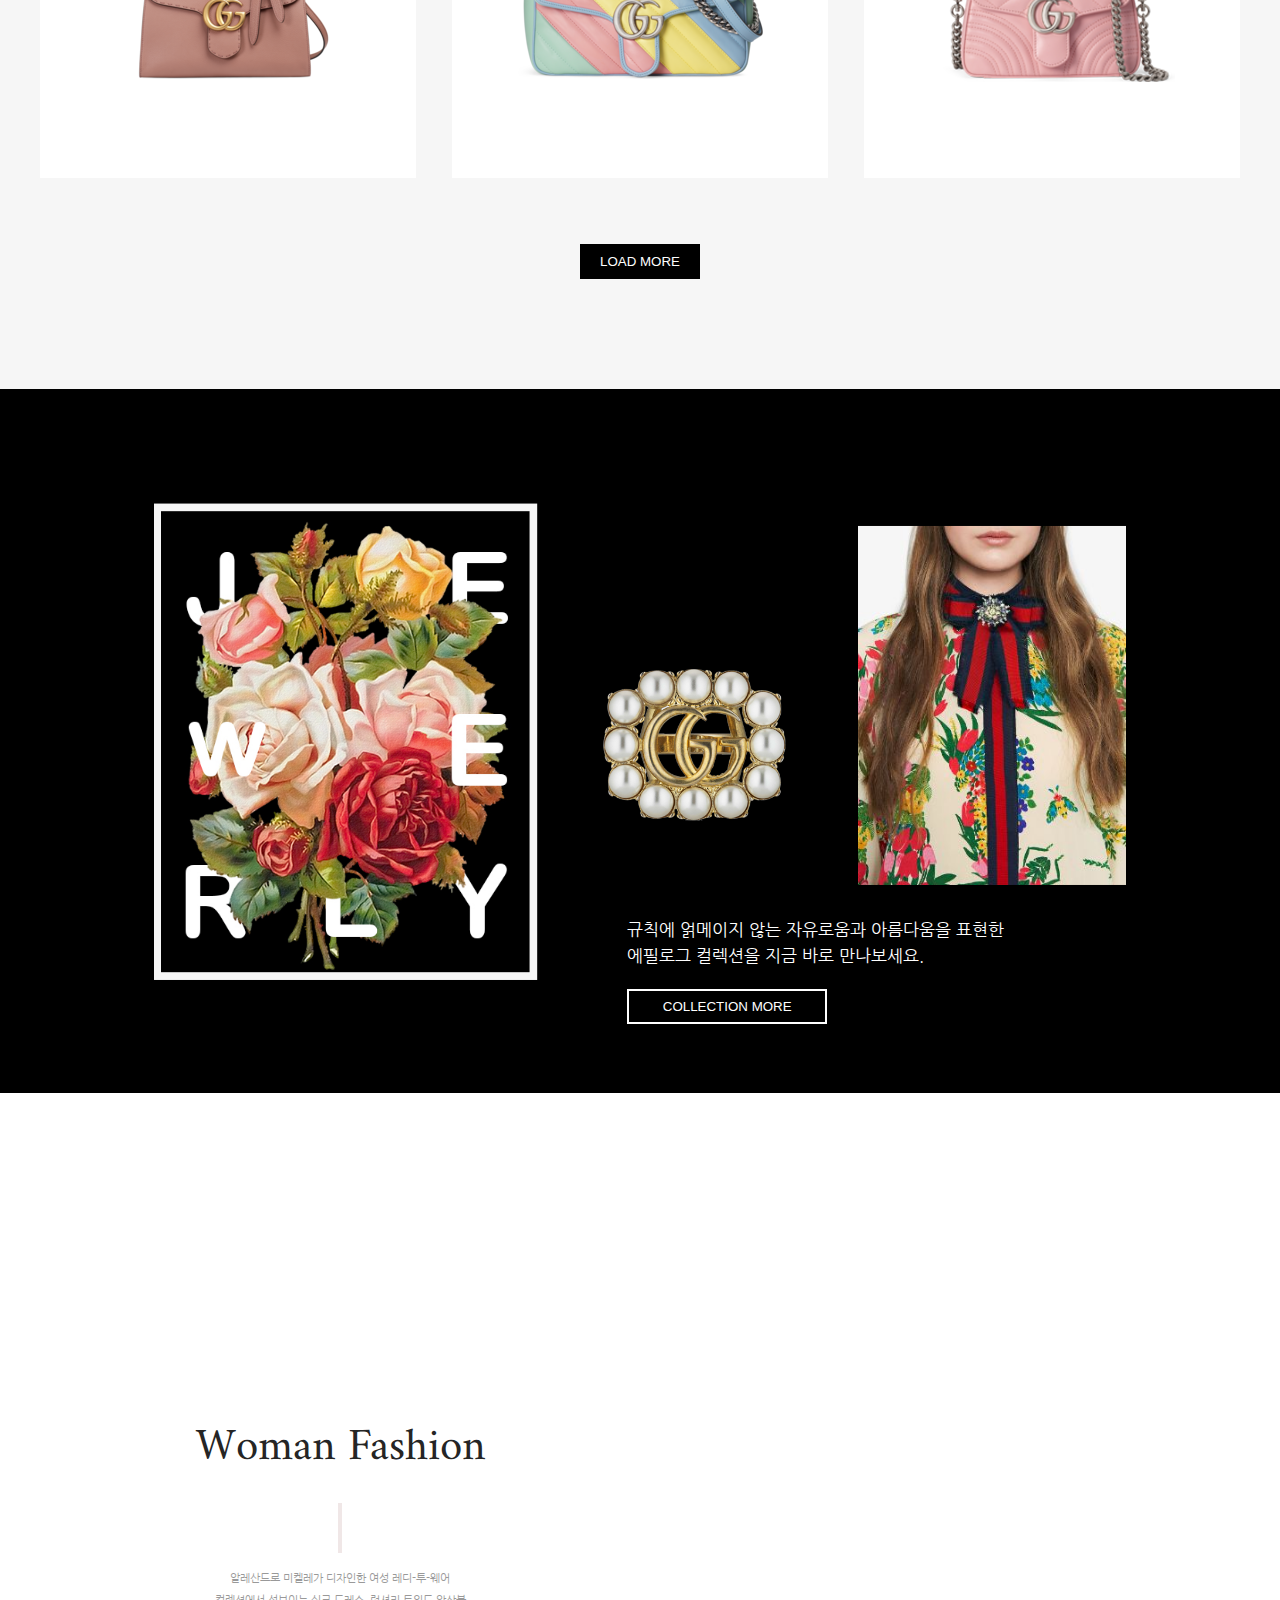
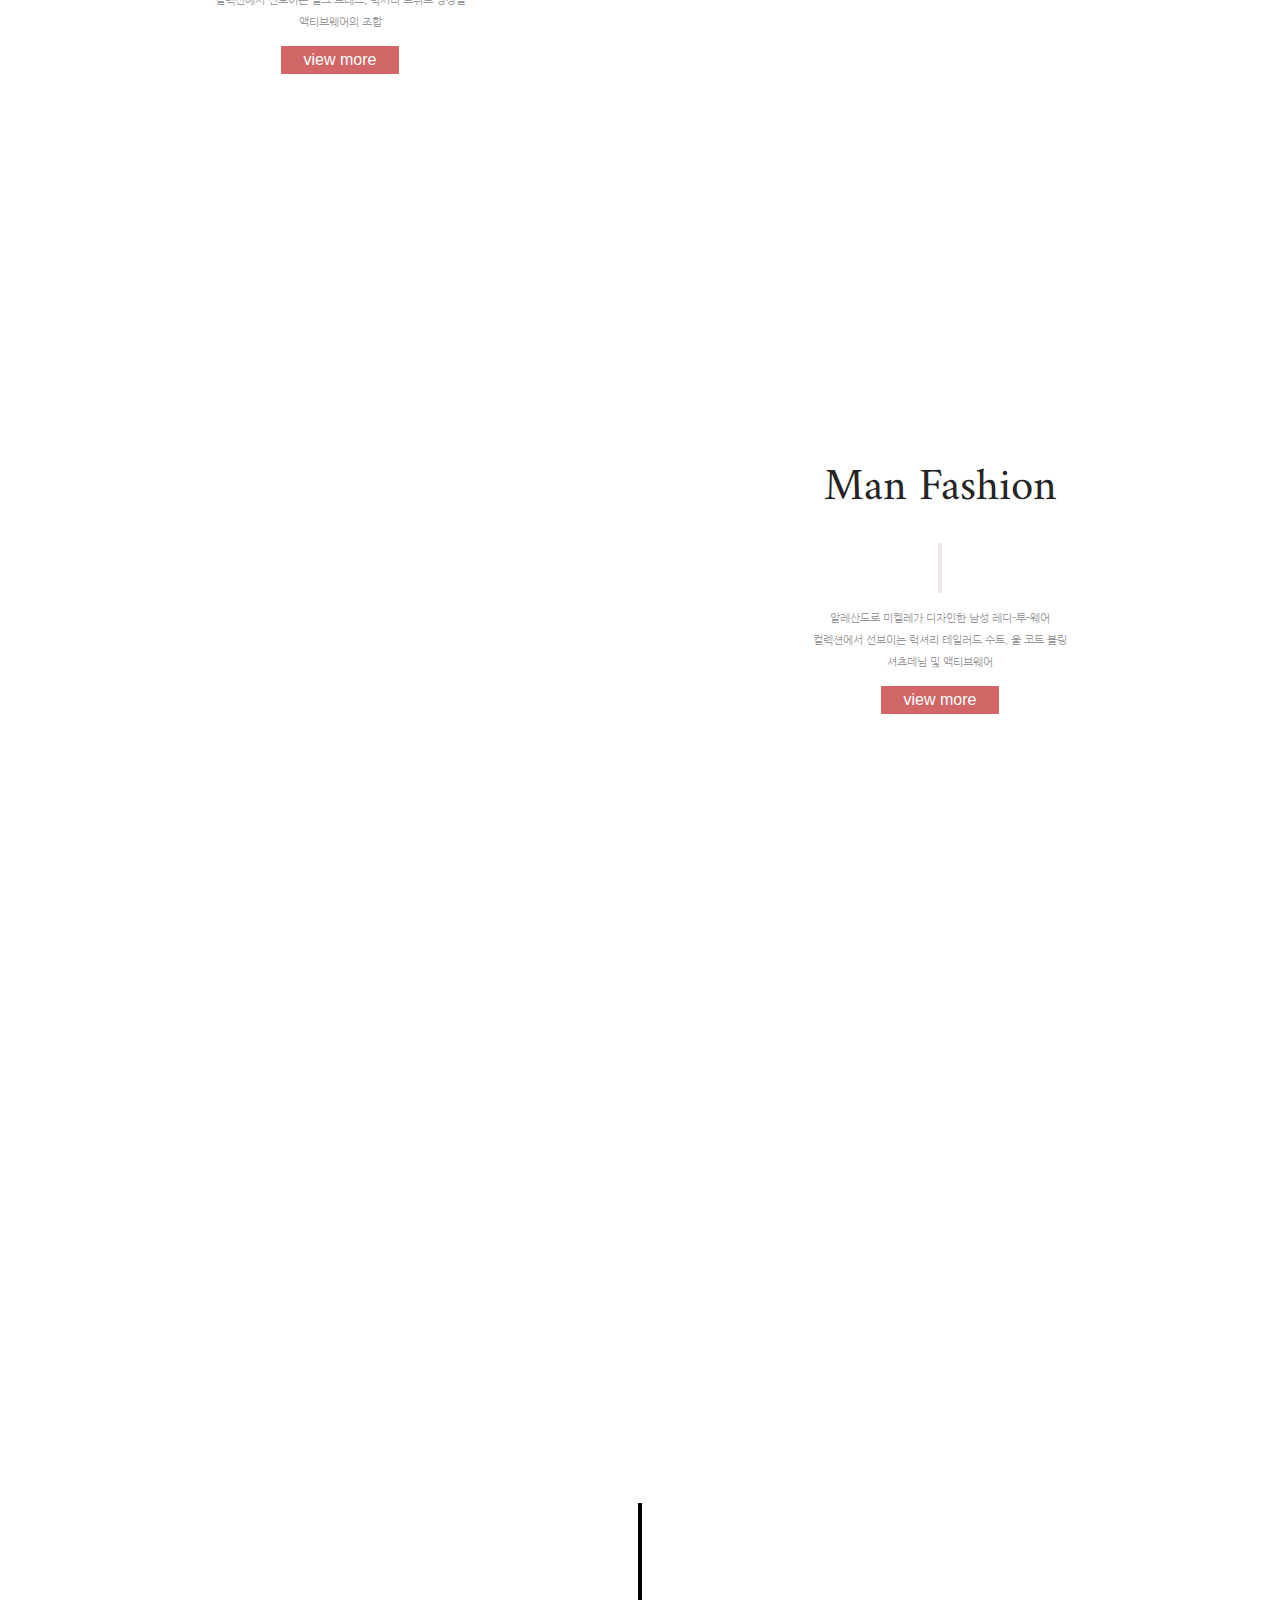
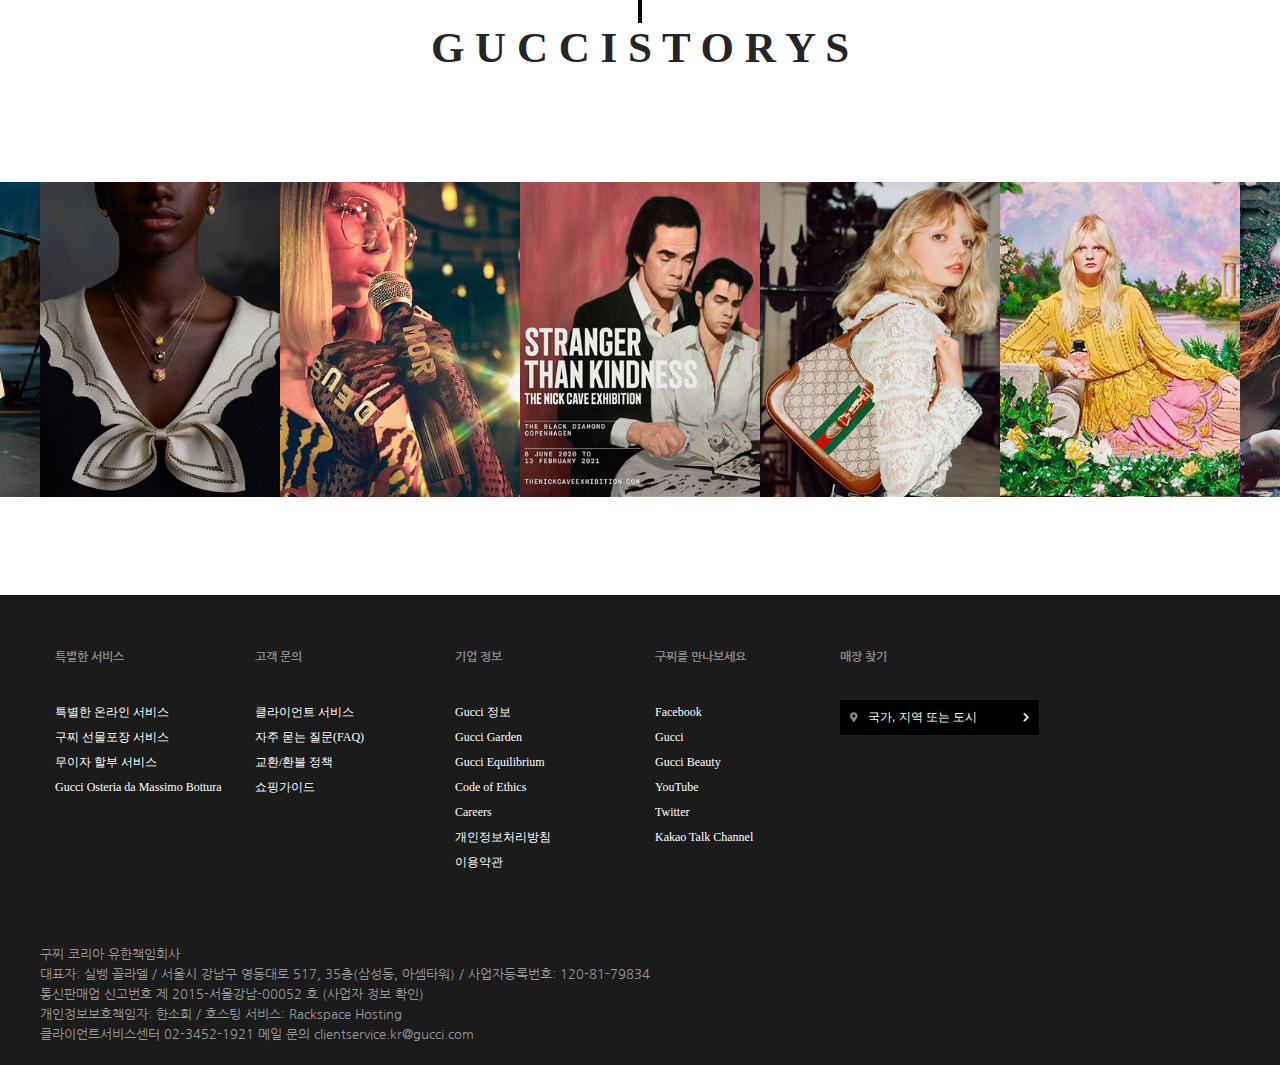
==== commit 5eb812f5: "전체적인 스타일 수정" ====
--- a/index.html
+++ b/index.html
@@ -1,364 +1,382 @@
-<!DOCTYPE html>
-<html lang="ko">
-  <head>
-    <meta charset="UTF-8" />
-    <meta name="viewport" content="width=device-width, initial-scale=1.0" />
-    <meta name="apple-mobile-web-app-title" content="구찌" />
-    <meta name="description" content="구찌 웹사이트" />
-    <title>GUCCI</title>
-    <link href="css/main_pc.css" rel="stylesheet" media="screen and (min-width : 850px)" />
-    <link href="css/main_mobile.css" rel="stylesheet" media="screen and (max-width : 850px)" />
-    <link href="css/navigation.css" rel="stylesheet" type="text/css"  />
-    <link href="css/slick.css" rel="stylesheet" type="text/css" />
-    <link href="css/web-font.css" rel="stylesheet" />
-    <script src="https://ajax.googleapis.com/ajax/libs/jquery/3.1.1/jquery.min.js"></script>
-    <script src="js/slick.js" ></script>    
-  </head>
-  <script>
-     $(document).ready(function(){
-      $('#story').slick({
-      centerMode: true,
-      centerPadding: '40px',
-      slidesToShow: 5,
-      autoPlay:true,
-      responsive: [
-
-  {
-    centerMode: true,
-    breakpoint: 851,
-    settings: {
-      arrows: false,
-      centerPadding: '100px',
-      slidesToShow:1
-    }
-  },
-  {
-    centerMode: true,
-    breakpoint: 480,
-    settings: {
-      arrows: false,
-      centerPadding: '100px',
-      slidesToShow:1
-    }
-  }
-  ]
-
-  });
-
- });
-  </script>
-  <body>
-    <div class="wrapper">
-      <a href="#section1" id="skip-nav">본문 바로가기</a>
-      <header id="header">
-        <div id="logo">
-          <h1><a  href="#"><span class="blind">GUCCI</span></a></h1>
-        </div>
-        <nav id="gnb">
-          <ul id="mainnav">
-            <li class="sub" data-menu="WHAT'S NEW">
-              <a href="#">WHAT'S NEW</a>
-                <ul>
-                  <li><a href="#">NEW</a></li>
-                  <li><a href="#" >패션쇼보기</a></li>
-                  <li><a href="#">구찌에디트</a></li>
-                </ul>
-            </li>
-            <li class="sub" data-menu="WOMAN">
-              <a href="#">WOMAN</a>
-                <ul>
-                  <li><a href="#">신상품</a></li>
-                  <li><a href="#">핸드백</a></li>
-                  <li><a href="#">지갑</a></li>
-                  <li><a href="#">의류</a></li>
-                  <li><a href="#">여성슈즈</a></li>
-                </ul>
-            </li>
-            <li class="sub" data-menu="MAN">
-              <a href="#">MAN</a>
-                <ul>
-                  <li><a href="#">신상품</a></li>
-                  <li><a href="#">남성가방</a></li>
-                  <li><a href="#">지갑</a></li>
-                  <li><a href="#">의류</a></li>
-                  <li><a href="#">남성슈즈</a></li>
-                </ul>
-            </li>
-            <li class="sub" data-menu="JEWELERY">
-              <a href="#">JEWELERY</a>
-                <ul>
-                  <li><a href="#">골드주얼리</a></li>
-                  <li><a href="#">실버주얼리</a></li>
-                  <li><a href="#">패션주얼리</a></li>
-                  <li><a href="#">시계</a></li>
-                </ul>
-            </li>
-            <li class="sub" data-menu=BEAUTY>
-              <a href="#">BEAUTY</a>
-                <ul>
-                  <li><a href="#">메이크업</a></li>
-                  <li><a href="#">여성향수</a></li>
-                  <li><a href="#">남성향수</a></li>
-                </ul>
-            </li>
-            <li class="sub" data-menu=DECO>
-              <a href="#">DECO</a>
-                <ul>
-                  <li><a href="#">데코</a></li>
-                </ul>
-            </li>
-            <li class="sub" data-menu=INSIDE>
-                <a href="#">INSIDE GUCCI</a>
-                <ul>
-                  <li><a href="#">GUCCI GARDEN</a></li>
-                  <li><a href="#">COMMITMENT</a></li>
-                  <li><a href="#">모두보기</a></li>
-                </ul>
-            </li>
-          </ul>
-        </nav>
-        <button id="menuview"><span class="blind">메뉴펼치기</span></button>
-        <div id="m_menu">
-          <ul>
-            <li><a href="#">WHAT'S NEW</a></li>
-            <li><a href="#">WOMAN</a></li>
-            <li><a href="#">MAN</a></li>
-            <li><a href="#">JEWELERY</a></li>
-            <li><a href="#">BEAUTY</a></li>
-            <li><a href="#">DECO</a></li>
-            <li><a href="#">INSIDE GUCCI</a></li>
-          </ul>
-          <a href="#" class="close"><img src="img/m_close.png" alt="닫기"></a>
-        </div>
-      </header>  
-    </div>
-
-    <section id="section1">
-      <div id="section1_wrap">
-          <div id="band" class="pc"></div>
-          <div id="flower1" class="pc"><a><img src="img/flower.png" alt=""/></a></div>
-          <div id="flower2" class="pc"><a><img src="img/flower.png" alt=""/></a></div>
-          <div id="section1_main"><a><img src="img/img01.jpg" alt="toward the sun"/></a></div>
-      </div>
-      <div id=text>
-        <h2>TOWARD THE SUN</h2>
-        <span>KEN SCOTT IS A BRAND OF MANTERO</span>
-      </div>
-    </section>
-
-    <section id="section2" >
-      <h2>NEW PRODUCT</h2>
-      <ul id="itemcontainer" class="wrap clearfix">
-        <li class="box">
-          <a href="#" target="_blank">
-            <img src="img/bag1.png" alt="가방이미지">
-            <div class="project__description">
-              <img src="img/bag1.jpg" alt="사람이미지">
-              <p>[GG 마몽] 스몰 숄더백<br>₩1,660,000 </p>
-            </div>
-          </a>
-          <button class="favorite"><img src="img/favorite.png" alt="좋아요"/></button>
-        </li>
-
-        <li class="box">
-          <a href="#" target="_blank">
-            <img src="img/bag2.png" alt="가방이미지"> 
-            <div class="project__description">
-              <img src="img/bag2.jpg" alt="가방이미지">
-              <p>[GG 마몽]마틀라세 가죽 수퍼 미니 백<br>₩ 1,360,000</p>
-            </div>
-          </a>
-          <button class="favorite"><img src="img/favorite.png"  alt="좋아요"/></button>
-        </li>
-
-        <li class="box">
-          <a href="#" target="_blank">
-            <img src="img/bag3.png" alt="가방이미지">
-            <div class="project__description">
-              <img src="img/bag3.jpg" alt="가방이미지">
-              <p>[GG 마몽]마틀라세 가죽 수퍼 미니 백<br>₩ 1,360,000</p>
-            </div>
-          </a>
-          <button class="favorite"><img src="img/favorite.png"  alt="좋아요"/></button>
-        </li>
-
-        <li class="box">
-          <a href="#" target="_blank">
-            <img src="img/bag4.png" alt="가방이미지"> 
-            <div class="project__description">
-              <img src="img/bag4.jpg" alt="가방이미지">
-              <p>[GG 마몽]마틀라세 가죽 수퍼 미니 백<br>₩ 1,360,000</p>
-            </div>
-          </a>
-          <button class="favorite"><img src="img/favorite.png" alt="좋아요"/></button>
-        </li>
-
-        <li class="box">
-          <a href="#" target="_blank">
-            <img src="img/bag5.png" alt="가방이미지">
-            <div class="project__description">
-              <img src="img/bag5.jpg" alt="가방이미지">
-              <p>[GG 마몽]마틀라세 가죽 수퍼 미니 백<br>₩ 1,360,000</p>
-            </div>
-          </a>
-          <button class="favorite"><img src="img/favorite.png" alt="좋아요"/></button>
-        </li>
-
-        <li class="box">
-          <a href="#" target="_blank"> 
-            <img src="img/bag6.png" alt="가방이미지">
-            <div class="project__description">
-              <img src="img/bag6.jpg" alt="가방이미지">
-              <p>[GG 마몽] 미니 탑 핸들 백 <br>₩2,550,000</p>
-            </div>
-          </a>
-          <button class="favorite"><img src="img/favorite.png" alt="좋아요"/></button>
-        </li>
-      </ul>
-      <button id="b1">LOAD MORE</button>
-    </section>
-
-    <section id="section3">
-      <h2 class="blind">jewerly</h2>
-      <div class="wrap"> 
-          <div id="flower_jew" class="pc" ><img src="img/flower_jew.jpg" alt=""></div>
-          <div id="j-image"><img src="img/j-image.jpg" alt="리본브로치"></div>
-          <div id="p_wrap3">
-            <p>규칙에 얽메이지 않는 자유로움과 아름다움을 표현한<br>
-              에필로그 컬렉션을 지금 바로 만나보세요.</p>
-            <button>COLLECTION MORE</button>
-          </div>
-          <ul id="jewerly_wrap">
-            <li id="butter"><a href="#"><img src="img/jewerly_1.png" alt="나비브로치"></a></li>
-            <li id="broach"><a href="#"><img src="img/jewerly_2.png" alt="진주브로치"></a></li>
-            <li id="watch"><a href="#"><img src="img/jewerly_3.png" alt="시계"></a></li>
-            <li id="ring"><a href="#"><img src="img/jewerly_4.png" alt="반지"></a></li>
-            <li id="earring"><a href="#"><img src="img/ring.png" alt="귀걸이"></a></li>
-          </ul>
-      </div>
-    </section>
-    
-    <section id="section4">
-        <div class="box_wrap" >
-          <div id="woman"><img src="img/woman.png" alt="여성패션"></div>
-        </div>
-
-      <div id="p_wrap1">
-        <h2>Woman Fashion</h2> 
-        <p>
-          알레산드로 미켈레가 디자인한 여성 레디-투-웨어<br> 컬렉션에서 선보이는 실크
-          드레스, 럭셔리 트위드 앙상블  <br>액티브웨어의 조합
-        </p>
-        <button>view more</button>
-      </div>
-    </section>
-
-  <section id="section5">
-    <div class="box_wrap">
-      <div id="man"><img src="img/man.png" alt="남성패션"></div>
-    </div>
-    <div id="p_wrap2">
-      <h2>Man Fashion</h2>
-      <p>
-        알레산드로 미켈레가 디자인한 남성 레디-투-웨어<br> 컬렉션에서 선보이는
-        럭셔리 테일러드 수트, 울 코트 볼링 <br>셔츠데님 및 액티브웨어
-      </p>
-      <button>view more</button>
-    </div>
-  </section>
-
-  <section id="section6" >
-    <div>
-      <h2>에필로그 캠페인</h2>
-      <p>12시간의 라이브 스트리밍을 통해 제작 과정이 공개된 에필로그 캠페인을 만나보세요.</p>
-      <span>자세히 보기</span>
-    </div>
-  </section> 
-
-  <section id="section7">
-    <h2>G U C C I  S T O R Y S</h2>
-    <div id="story">
-      <div><img src="img/story1.jpg" alt="story1"></div>
-      <div><img src="img/story2.jpg" alt="story2"></div>
-      <div><img src="img/story3.jpg" alt="story3"></div>
-      <div><img src="img/story4.jpg" alt="story4"></div>
-      <div><img src="img/story5.jpg" alt="story5"></div>
-      <div><img src="img/story6.jpg" alt="story6"></div>
-      <div><img src="img/story7.jpg" alt="story7"></div>
-      <div><img src="img/story8.jpg" alt="story8"></div>
-      <div><img src="img/story9.jpg" alt="story9"></div>
-      <div><img src="img/story10.jpg" alt="story10"></div>
-    </div>
-  </section>
-  
-  <footer>
-    <div id="footer_wrapper">
-      <div id="footer_nav">
-        <ul class="footer_section">
-          <li><span class="foot_fir">특별한 서비스</span>
-            <ul class="foot_sub">
-              <li><a href="#">특별한 온라인 서비스</a></li>
-              <li><a href="#">구찌 선물포장 서비스</a></li>
-              <li><a href="#">무이자 할부 서비스 </a></li>
-              <li><a href="#">Gucci Osteria da Massimo Bottura</a></li>
-            </ul> 
-          </li>
-        </ul> 
-      
-        <ul class="footer_section">  
-          <li><span class="foot_fir">고객 문의</span>
-            <ul class="foot_sub">
-              <li><a href="#">클라이언트 서비스</a></li>
-              <li><a href="#">자주 묻는 질문(FAQ)</a></li>
-              <li><a href="#">교환/환불 정책</a> </li>
-              <li><a href="#">쇼핑가이드</a> </li>
-            </ul>
-          </li>
-        </ul> 
-
-      
-        <ul class="footer_section"> 
-          <li><span class="foot_fir">기업 정보</span>
-            <ul class="foot_sub">
-              <li><a href="#">Gucci 정보</a></li>
-              <li><a href="#">Gucci Garden</a></li>
-              <li><a href="#">Gucci Equilibrium </a></li>
-              <li><a href="#">Code of Ethics </a></li>
-              <li><a href="#">Careers </a></li>
-              <li><a href="#">개인정보처리방침</a></li>
-              <li><a href="#">이용약관</a></li>
-            </ul>
-          </li>
-        </ul> 
-
-
-        <ul class="footer_section">
-          <li><span class="foot_fir">구찌를 만나보세요</span>
-            <ul class="foot_sub">
-              <li><a href="#">Facebook</a></li>
-              <li><a href="#">Gucci</a></li>
-              <li><a href="#"> Gucci Beauty </a></li>
-              <li><a href="#">YouTube </a></li>
-              <li><a href="#">Twitter </a></li>
-              <li><a href="#"> Kakao Talk Channel</a></li>
-            </ul>
-          </li>
-        </ul>
-      </div>
-      <div id="side_content">
-        <ul>
-          <li><span class="foot_fir">회사 소개</span>
-            <ul class="foot_sub">
-              <li><a href="#">매장찾기</a></li>
-              <li><a href="#">고객 서비스</a></li>
-            </ul>
-          </li>
-        </ul> 
-      </div>
-    </div>
-  </footer>
-  <script src="js/toggle.js"></script>
-  <script src="js/main.js" ></script>   
-</body >
-</html>
-
+<!DOCTYPE html>
+<html lang="ko">
+  <head>
+    <meta charset="UTF-8" />
+    <meta name="viewport" content="width=device-width, initial-scale=1.0" />
+    <meta name="apple-mobile-web-app-title" content="구찌" />
+    <meta name="description" content="구찌 웹사이트" />
+    <title>GUCCI</title>
+    <link href="css/main_pc.css" rel="stylesheet" media="screen and (min-width : 850px)" />
+    <link href="css/main_mobile.css" rel="stylesheet" media="screen and (max-width : 850px)" />
+    <link href="css/navigation.css" rel="stylesheet" type="text/css"  />
+    <link href="css/slick.css" rel="stylesheet" type="text/css" />
+    <link href="css/web-font.css" rel="stylesheet" />
+    <link rel="stylesheet" href="https://cdnjs.cloudflare.com/ajax/libs/font-awesome/5.8.2/css/all.min.css"/>
+    <script src="https://ajax.googleapis.com/ajax/libs/jquery/3.1.1/jquery.min.js"></script>
+    <script src="js/slick.js" ></script>    
+  </head>
+  <script>
+     $(document).ready(function(){
+      $('#story').slick({
+      centerMode: true,
+      centerPadding: '40px',
+      slidesToShow: 5,
+      autoPlay:true,
+      responsive: [
+
+  {
+    centerMode: true,
+    breakpoint: 851,
+    settings: {
+      arrows: false,
+      centerPadding: '100px',
+      slidesToShow:1
+    }
+  },
+  {
+    centerMode: true,
+    breakpoint: 480,
+    settings: {
+      arrows: false,
+      centerPadding: '100px',
+      slidesToShow:1
+    }
+  }
+  ]
+
+  });
+
+ });
+  </script>
+  <body>
+    <div class="wrapper">
+      <a href="#section1" id="skip-nav">본문 바로가기</a>
+      <header id="header">
+        <div id="logo">
+          <h1><a  href="#"><span class="blind">GUCCI</span></a></h1>
+        </div>
+        <nav id="gnb">
+          <ul id="mainnav">
+            <li class="sub" data-menu="WHAT'S NEW">
+              <a href="#">WHAT'S NEW</a>
+                <ul>
+                  <li><a href="#">NEW</a></li>
+                  <li><a href="#" >패션쇼보기</a></li>
+                  <li><a href="#">구찌에디트</a></li>
+                </ul>
+            </li>
+            <li class="sub" data-menu="WOMAN">
+              <a href="#">WOMAN</a>
+                <ul>
+                  <li><a href="#">신상품</a></li>
+                  <li><a href="#">핸드백</a></li>
+                  <li><a href="#">지갑</a></li>
+                  <li><a href="#">의류</a></li>
+                  <li><a href="#">여성슈즈</a></li>
+                </ul>
+            </li>
+            <li class="sub" data-menu="MAN">
+              <a href="#">MAN</a>
+                <ul>
+                  <li><a href="#">신상품</a></li>
+                  <li><a href="#">남성가방</a></li>
+                  <li><a href="#">지갑</a></li>
+                  <li><a href="#">의류</a></li>
+                  <li><a href="#">남성슈즈</a></li>
+                </ul>
+            </li>
+            <li class="sub" data-menu="JEWELERY">
+              <a href="#">JEWELERY</a>
+                <ul>
+                  <li><a href="#">골드주얼리</a></li>
+                  <li><a href="#">실버주얼리</a></li>
+                  <li><a href="#">패션주얼리</a></li>
+                  <li><a href="#">시계</a></li>
+                </ul>
+            </li>
+            <li class="sub" data-menu=BEAUTY>
+              <a href="#">BEAUTY</a>
+                <ul>
+                  <li><a href="#">메이크업</a></li>
+                  <li><a href="#">여성향수</a></li>
+                  <li><a href="#">남성향수</a></li>
+                </ul>
+            </li>
+            <li class="sub" data-menu=DECO>
+              <a href="#">DECO</a>
+                <ul>
+                  <li><a href="#">데코</a></li>
+                </ul>
+            </li>
+            <li class="sub" data-menu=INSIDE>
+                <a href="#">INSIDE GUCCI</a>
+                <ul>
+                  <li><a href="#">GUCCI GARDEN</a></li>
+                  <li><a href="#">COMMITMENT</a></li>
+                  <li><a href="#">모두보기</a></li>
+                </ul>
+            </li>
+          </ul>
+        </nav>
+        <button id="menuview"><span class="blind">메뉴펼치기</span></button>
+        <div id="m_menu">
+          <ul>
+            <li><a href="#">WHAT'S NEW</a></li>
+            <li><a href="#">WOMAN</a></li>
+            <li><a href="#">MAN</a></li>
+            <li><a href="#">JEWELERY</a></li>
+            <li><a href="#">BEAUTY</a></li>
+            <li><a href="#">DECO</a></li>
+            <li><a href="#">INSIDE GUCCI</a></li>
+          </ul>
+          <a href="#" class="close"><img src="img/m_close.png" alt="닫기"></a>
+        </div>
+        <div id="menu_info">
+          <ul>
+            <li><a href="#"><i class="far fa-user"></i></a></li>
+            <li><a href="#"><i class="far fa-heart"></i></a></li>
+            <li><a href="#"><i class="fas fa-shopping-bag"></i></a></li>
+            <li><a href="#"><i class="fas fa-search"></i></a></li>
+          </ul>
+        </div>
+      </header>  
+    </div>
+
+    <section id="section1">
+      <div id="section1_wrap">
+          <div id="band" class="pc"></div>
+          <div id="flower1" class="pc"><a><img src="img/flower.png" alt=""/></a></div>
+          <div id="flower2" class="pc"><a><img src="img/flower.png" alt=""/></a></div>
+          <div id="section1_main"><a><img src="img/img01.jpg" alt="toward the sun"/></a></div>
+      </div>
+      <div id=text>
+        <h2>TOWARD THE SUN</h2>
+        <span>KEN SCOTT IS A BRAND OF MANTERO</span>
+      </div>
+    </section>
+
+    <section id="section2" >
+      <h2>NEW PRODUCT</h2>
+      <ul id="itemcontainer" class="wrap clearfix">
+        <li class="box">
+          <a href="#" target="_blank">
+            <img src="img/bag1.png" alt="가방이미지">
+            <div class="project__description">
+              <img src="img/bag1.jpg" alt="사람이미지">
+              <p>[GG 마몽] 스몰 숄더백<br>₩1,660,000 </p>
+            </div>
+          </a>
+          <button class="favorite"><img src="img/favorite.png" alt="좋아요"/></button>
+        </li>
+
+        <li class="box">
+          <a href="#" target="_blank">
+            <img src="img/bag2.png" alt="가방이미지"> 
+            <div class="project__description">
+              <img src="img/bag2.jpg" alt="가방이미지">
+              <p>[GG 마몽]마틀라세 가죽 수퍼 미니 백<br>₩ 1,360,000</p>
+            </div>
+          </a>
+          <button class="favorite"><img src="img/favorite.png"  alt="좋아요"/></button>
+        </li>
+
+        <li class="box">
+          <a href="#" target="_blank">
+            <img src="img/bag3.png" alt="가방이미지">
+            <div class="project__description">
+              <img src="img/bag3.jpg" alt="가방이미지">
+              <p>[GG 마몽]마틀라세 가죽 수퍼 미니 백<br>₩ 1,360,000</p>
+            </div>
+          </a>
+          <button class="favorite"><img src="img/favorite.png"  alt="좋아요"/></button>
+        </li>
+
+        <li class="box">
+          <a href="#" target="_blank">
+            <img src="img/bag4.png" alt="가방이미지"> 
+            <div class="project__description">
+              <img src="img/bag4.jpg" alt="가방이미지">
+              <p>[GG 마몽]마틀라세 가죽 수퍼 미니 백<br>₩ 1,360,000</p>
+            </div>
+          </a>
+          <button class="favorite"><img src="img/favorite.png" alt="좋아요"/></button>
+        </li>
+
+        <li class="box">
+          <a href="#" target="_blank">
+            <img src="img/bag5.png" alt="가방이미지">
+            <div class="project__description">
+              <img src="img/bag5.jpg" alt="가방이미지">
+              <p>[GG 마몽]마틀라세 가죽 수퍼 미니 백<br>₩ 1,360,000</p>
+            </div>
+          </a>
+          <button class="favorite"><img src="img/favorite.png" alt="좋아요"/></button>
+        </li>
+
+        <li class="box">
+          <a href="#" target="_blank"> 
+            <img src="img/bag6.png" alt="가방이미지">
+            <div class="project__description">
+              <img src="img/bag6.jpg" alt="가방이미지">
+              <p>[GG 마몽] 미니 탑 핸들 백 <br>₩2,550,000</p>
+            </div>
+          </a>
+          <button class="favorite"><img src="img/favorite.png" alt="좋아요"/></button>
+        </li>
+      </ul>
+      <button id="b1">LOAD MORE</button>
+    </section>
+
+    <section id="section3">
+      <h2 class="blind">jewerly</h2>
+      <div class="wrap"> 
+          <div id="flower_jew" class="pc" ><img src="img/flower_jew.jpg" alt=""></div>
+          <div id="j-image"><img src="img/j-image.jpg" alt="리본브로치"></div>
+          <div id="p_wrap3">
+            <p>규칙에 얽메이지 않는 자유로움과 아름다움을 표현한<br>
+              에필로그 컬렉션을 지금 바로 만나보세요.</p>
+            <button>COLLECTION MORE</button>
+          </div>
+          <ul id="jewerly_wrap">
+            <li id="butter"><a href="#"><img src="img/jewerly_1.png" alt="나비브로치"></a></li>
+            <li id="broach"><a href="#"><img src="img/jewerly_2.png" alt="진주브로치"></a></li>
+            <li id="watch"><a href="#"><img src="img/jewerly_3.png" alt="시계"></a></li>
+            <li id="ring"><a href="#"><img src="img/jewerly_4.png" alt="반지"></a></li>
+            <li id="earring"><a href="#"><img src="img/ring.png" alt="귀걸이"></a></li>
+          </ul>
+      </div>
+    </section>
+    
+    <section id="section4">
+        <div class="box_wrap" >
+          <div id="woman"><img src="img/woman.png" alt="여성패션"></div>
+        </div>
+
+      <div id="p_wrap1">
+        <h2>Woman Fashion</h2> 
+        <p>
+          알레산드로 미켈레가 디자인한 여성 레디-투-웨어<br> 컬렉션에서 선보이는 실크
+          드레스, 럭셔리 트위드 앙상블  <br>액티브웨어의 조합
+        </p>
+        <button>view more</button>
+      </div>
+    </section>
+
+  <section id="section5">
+    <div class="box_wrap">
+      <div id="man"><img src="img/man.png" alt="남성패션"></div>
+    </div>
+    <div id="p_wrap2">
+      <h2>Man Fashion</h2>
+      <p>
+        알레산드로 미켈레가 디자인한 남성 레디-투-웨어<br> 컬렉션에서 선보이는
+        럭셔리 테일러드 수트, 울 코트 볼링 <br>셔츠데님 및 액티브웨어
+      </p>
+      <button>view more</button>
+    </div>
+  </section>
+
+  <section id="section6" >
+    <div>
+      <h2>에필로그 캠페인</h2>
+      <p>12시간의 라이브 스트리밍을 통해 제작 과정이 공개된 에필로그 캠페인을 만나보세요.</p>
+      <span>자세히 보기</span>
+    </div>
+  </section> 
+
+  <section id="section7">
+    <h2>G U C C I  S T O R Y S</h2>
+    <div id="story">
+      <div><img src="img/story1.jpg" alt="story1"></div>
+      <div><img src="img/story2.jpg" alt="story2"></div>
+      <div><img src="img/story3.jpg" alt="story3"></div>
+      <div><img src="img/story4.jpg" alt="story4"></div>
+      <div><img src="img/story5.jpg" alt="story5"></div>
+      <div><img src="img/story6.jpg" alt="story6"></div>
+      <div><img src="img/story7.jpg" alt="story7"></div>
+      <div><img src="img/story8.jpg" alt="story8"></div>
+      <div><img src="img/story9.jpg" alt="story9"></div>
+      <div><img src="img/story10.jpg" alt="story10"></div>
+    </div>
+  </section>
+  
+  <footer id="footer">
+    <div id="footer_wrapper">
+      <div id="footer_nav">
+        <ul class="footer_section foot_sec1">
+          <li><span class="foot_fir">특별한 서비스</span>
+            <ul class="foot_sub">
+              <li><a href="#">특별한 온라인 서비스</a></li>
+              <li><a href="#">구찌 선물포장 서비스</a></li>
+              <li><a href="#">무이자 할부 서비스 </a></li>
+              <li><a href="#">Gucci Osteria da Massimo Bottura</a></li>
+            </ul> 
+          </li>
+        </ul> 
+      
+        <ul class="footer_section">  
+          <li><span class="foot_fir">고객 문의</span>
+            <ul class="foot_sub">
+              <li><a href="#">클라이언트 서비스</a></li>
+              <li><a href="#">자주 묻는 질문(FAQ)</a></li>
+              <li><a href="#">교환/환불 정책</a> </li>
+              <li><a href="#">쇼핑가이드</a> </li>
+            </ul>
+          </li>
+        </ul> 
+
+      
+        <ul class="footer_section"> 
+          <li><span class="foot_fir">기업 정보</span>
+            <ul class="foot_sub">
+              <li><a href="#">Gucci 정보</a></li>
+              <li><a href="#">Gucci Garden</a></li>
+              <li><a href="#">Gucci Equilibrium </a></li>
+              <li><a href="#">Code of Ethics </a></li>
+              <li><a href="#">Careers </a></li>
+              <li><a href="#">개인정보처리방침</a></li>
+              <li><a href="#">이용약관</a></li>
+            </ul>
+          </li>
+        </ul> 
+
+
+        <ul class="footer_section">
+          <li><span class="foot_fir">구찌를 만나보세요</span>
+            <ul class="foot_sub">
+              <li><a href="#">Facebook</a></li>
+              <li><a href="#">Gucci</a></li>
+              <li><a href="#"> Gucci Beauty </a></li>
+              <li><a href="#">YouTube </a></li>
+              <li><a href="#">Twitter </a></li>
+              <li><a href="#"> Kakao Talk Channel</a></li>
+            </ul>
+          </li>
+        </ul>
+      </div>
+      <div id="side_content" class="pc">
+        <span class="foot_fir">매장 찾기</span>
+        <div class="location">
+          <i class="fas fa-map-marker-alt lo_mark"></i>
+          <input type="text" placeholder="국가, 지역 또는 도시">
+          <i class="fas fa-chevron-right"></i>
+        </div>
+        <!-- <ul class="foot_sub">
+          <li><a href="#"></a></li>
+          <li><a href="#"></a></li>
+        </ul>  -->
+      </div>
+      <p class="foot_info">
+        구찌 코리아 유한책임회사<br>
+        대표자: 실뱅 꼴라델 / 서울시 강남구 영동대로 517, 35층(삼성동, 아셈타워) / 사업자등록번호: 120-81-79834<br>
+        통신판매업 신고번호 제 2015-서울강남-00052 호 (사업자 정보 확인)<br>
+        개인정보보호책임자: 한소희 / 호스팅 서비스: Rackspace Hosting<br>
+        클라이언트서비스센터 02-3452-1921 메일 문의 clientservice.kr@gucci.com<br>
+      </p>
+    </div>
+  </footer>
+  <script src="js/toggle.js"></script>
+  <script src="js/main.js" ></script>   
+</body >
+</html>
+
--- a/css/main_pc.css
+++ b/css/main_pc.css
@@ -60,14 +60,15 @@
 
 /* section2 */
 #section2 p { color: black;}
-#section2 { background-color: #f6f6f6; text-align: center;}
-#section2 h2 { /* border:2px solid red; */ padding-bottom: 50px; padding-top: 80px; text-align: center; font-size: 2.5rem;}
-#section2 #b1 { /* border: 2px solid red; */ background-color: black; width: 90px; height: 30px; margin-top: 30px; margin-bottom: 80px;
+#section2 { background-color: #f6f6f6; text-align: center; padding: 30px;}
+#section2 h2 { /* border:2px solid red; */ padding-bottom: 50px; padding-top: 50px; text-align: center; font-size: 2.5rem;}
+#section2 #b1 { /* border: 2px solid red; */ background-color: black; width: 120px; height: 35px; margin-top: 30px; margin-bottom: 80px;
 display: inline-block; color: white;}
 .box p { line-height: 24px; position: absolute; width: 100%; padding: 20px; text-align: center; bottom: 0; box-sizing: border-box;}
-.box { /* border: 2px solid red; */ width:80%; padding-top: 10%; padding-bottom: 15%; margin-left: 10%; margin-right: 10%; position: relative;
+.box { width:49%; float:left; padding-top: 150px; padding-bottom: 150px; position: relative;
   background-color: white; box-sizing: border-box; margin-bottom: 6%;}
-.box img {display: block; margin: 0 auto; width: 70%;}
+.box:nth-child(2n-1){margin-right:2%;}
+.box img {display: block; margin: 0 auto; width: auto;}
 .favorite { cursor: pointer; position: absolute; top: 15px; right: 15px; background-color: white; width: 30px; height: 30px; background-color: transparent;
   border: 0; outline: 0; z-index: 100;}
 .favorite img { width: 20px; height: 20px;}
@@ -146,62 +147,23 @@
 
   
 /* footer */
-footer {background-color: black; position: relative; color: white; height: 380px;}
-#footer_nav { width: 66.6666666667%; box-sizing: border-box; font-size: 12px;}
-#footer_wrapper { max-width: 1200px; margin: 0 auto; line-height: 25px;}
-#side_content { width: 33.3333333333%; box-sizing: border-box; float: left; padding-top: 50px;}
-.footer_section { float: left; width: 25%; padding-left: 15px; padding-right: 15px; padding-bottom: 70px; padding-top: 50px; box-sizing: border-box;}
-.foot_fir{display:block; padding-bottom:10px; font-weight: bold; }
-#store_locator:before {position: absolute; content: ""; background-image: url("../img/locator.svg"); width: 5px; height: 5px;
+#footer {background-color: #1b1b1b; position: relative; color: white; height: 100%; clear: both;}
+#footer #footer_nav { width: 66.6666666667%; box-sizing: border-box; font-size: 12px;}
+#footer #footer_wrapper { max-width: 1200px; height:100%; margin: 0 auto; }
+#footer #side_content { width: 33.3333333333%; box-sizing: border-box; float: left; padding-top: 50px; line-height: 25px;}
+#footer .footer_section { float: left; width: 25%; padding-left: 15px; padding-right: 15px; padding-bottom: 70px; padding-top: 50px; 
+  box-sizing: border-box; line-height: 25px;}
+#footer .foot_fir{display:block; padding-bottom:30px; font-weight: bold; color:#888; font-size: 12px;}
+#footer #store_locator:before {position: absolute; content: ""; background-image: url("../img/locator.svg"); width: 5px; height: 5px;
   left: 0; /* top: -1px; */}
-footer { clear: both;}
-
-
-
-@media screen and (min-width:850px) {
-
-
-  .box {
-    /* border: 2px solid red; */
-    float: left;
-    width: 40%;
-    margin-left: 7%;
-    margin-right: 7%;
-    position: relative;
-  }
-
-  #before_img {
-    width: 80%;
-  }
-
-  .box:nth-child(2n-1) {
-    /* border: 2px solid blue; */
-    margin-right: 6%;
-  }
-
-  .box:nth-child(2n) {
-    margin-left: 0%;
-  }
-
-  .p_wrap {
-    text-align: center;
-  }
-
-  #section2 #b1 {
-    width: 110px;
-    height: 35px;
-    line-height: 35px;
-  }
-
-  #section4 button,
-  #section5 button {
-    width: 75px;
-    height: 20px;
-  }
-
-
-
-}
+#footer .foot_info{clear: both; width:100%; font-size: 13px; padding-bottom: 20px; line-height: 20px; color:#999}
+#footer .location{background: #000; float:left; padding: 5px 10px; }
+#footer .location>input{background: #000; border:none; font-size: 12px; padding: 0; padding-left: 10px;}
+#footer .location>*{float:left; line-height: 25px;}
+#footer .location i::before{font-size: 10px;}
+#footer .location .lo_mark::before{color:#888;}
+
+
 
 @media screen and (min-width: 1024px) {
 
--- a/css/main_mobile.css
+++ b/css/main_mobile.css
@@ -29,23 +29,25 @@
 display: inline-block;}
 #text_input{display:none;}
 #section4 button,#section5 button { background-color: #d16666; width: 143px; height: 34px; margin-top: 12px; color:white; font-size: 15px;}
-#section2 h2 { /* border: 2px solid red; */ padding-bottom: 30px; padding-top: 60px; text-align: center;}
+#section2 h2 { /* border: 2px solid red; */ padding-bottom: 30px;text-align: center; font-size: 25px;}
 #ftr-store-location{display:none;} 
 .clearfix::before,.clearfix::after{content:""; display: block; clear: both;}
 
 
+#band{margin-top:0;}
+
+
 /* section2 */
-#section2 { background-color: #f6f6f6; text-align: center; }
+#section2 { background-color: #f6f6f6; text-align: center; padding:30px;}
 .project__description {position: absolute; background-color: #e7e7e7; width: 100%; height: 100%; top: 0; left: 0; opacity: 0;}
 .favorite img { width: 25px; height: 25px; }
 .favorite { cursor: pointer; /* background-color: #d16666; */ position: absolute; background-size: cover; top: 15px; right: 15px;
   width: 50px; height: 50px; background-color: transparent; border: 0; outline: 0; z-index: 1000;}
-#b1 { clear: both; margin-top: 10px; text-align: center;}
-.box { /* border: 2px solid red; */ float: left; width: 40%; margin-left: 7%; margin-right: 7%; position: relative; padding-top: 10%;
-  padding-bottom: 20%; background: white; margin-bottom: 6%; }
+#b1 { clear: both; margin-top: 10px; text-align: center; background: #000; padding: 10px 20px;}
+.box {width:100%; position: relative; padding-top: 10%; padding-bottom: 20%; background: white; margin-bottom: 6%; }
 .box:nth-child(2n-1) {  margin-right: 6%; }
 .box:nth-child(2n) { margin-left: 0%;}
-.box img { display: block; margin: 0 auto; width: 70%;}
+.box img { display: block; margin: 0 auto; }
 .project__description { position: absolute; background-color: #e7e7e7; width: 100%; top: 0; left: 0; opacity: 0; }
 .project__description img {/* border:5px solid red; */ position: absolute; width: 100%;}
 #b1{color:white; cursor: pointer;}
@@ -56,11 +58,11 @@
 #section3{background-color: black; position:relative; padding-top: 100%;  margin:auto; clear: both; background-size: cover;
   clear: both; color:white;}
 #j-image{ position: absolute; left: 50%; top:50%; transform:translate(-50%,-70%); width:35%;}
-#p_wrap3{position:absolute; top:81%; text-align: center; font-size: 13px; left: 50%; transform: translate(-50%,0); width:100%;}
+#p_wrap3{position:absolute; top:81%; text-align: center; font-size: 13px; left: 50%; transform: translate(-50%,0); width:100%;
+  top: 70%;}
 #section3 button{ border:2px solid white; background-color: transparent; color:white;  width:160px; height:30px;}
 #p_wrap3 p { font-size: 0.9rem; line-height:1.5rem; margin-bottom: 10px;}
 #section3 button a{ font-size: 0.5rem; height: 30px;}
-#p_wrap3 { position: absolute; top: 73%;}
 #jewerly_wrap{ position: absolute; top: 50%; left: 16%; transform: translate(0,-65%); width: 23%; height:23%;}
 #jewerly_wrap li{ position:absolute; left: 0px; top: 0px; display:none; width:100%; }
 #jewerly_wrap li:first-of-type{display:block;}
@@ -85,11 +87,10 @@
 #man {  width:80%; top:0; right:0; background-size: cover; z-index: 3; background-position: center; margin: auto;}
 #p_wrap2{   text-align: center; width: 100%; padding: 13% 0;}
 button a {font-size: 0.9rem; padding-top: 5px;}
-#b1 {clear: both;}
 
 
 /* section6 */
-#section6 { background-color: #e7e7e7; height:500px; box-sizing: border-box;
+#section6 { background-color: #e7e7e7; height:250px; box-sizing: border-box;
   position: relative; background: url("../img/stare.jpg") no-repeat; background-size: cover; background-attachment: fixed; background-position: center;}
 #section6 div{position: absolute; top:50%; left:50%; transform: translate(-50%,-50%);  color:white; text-align: center; cursor: pointer;}
 #section6 h2 { /* border: 2px solid blue; */ width: 100%; text-align: center; font-size: 30px; font-weight: lighter; margin-bottom:15px}
@@ -107,11 +108,31 @@
 
 
 /* footer */
-footer { background-color: black; color: white; padding-bottom:30px; }
+#footer { background-color: #000; color: white; }
 .foot_sub{display:none}
-.foot_fir{display: block; margin: auto; padding:20px; text-align: left; position: relative; border-bottom:1px solid grey}
-.foot_fir::after{content:">"; font-size: 10px; box-sizing: border-box; position: absolute; right:0; top:50%; 
-  transform: translateX(-50%); padding-right:10px;}
+.footer_section{background: #1b1b1b;}
+.footer_section .foot_fir{display: block; margin: auto; padding:20px; text-align: left; position: relative; border-bottom:1px solid grey;
+  color:#888;}
+.footer_section .foot_fir.on + .foot_sub{display: block;}
+.footer_section .foot_fir.on + .foot_sub>li{display: block; margin: auto; padding:20px 30px; text-align: left;
+  position: relative; border-bottom: 1px solid grey; color:#888; background: #000;}
+.footer_section .foot_fir.on + .foot_sub>li:after{content:">"; font-size: 10px; box-sizing: border-box; position: absolute; right:10px; top:50%; 
+    transform: translateX(-50%); padding-right:15px;} 
+.footer_section .foot_fir.on + .foot_sub>li:hover{color:#fff;}
+.footer_section .foot_fir:hover{color:#fff; cursor: pointer;}
+.footer_section .foot_fir::after{content:"+"; font-size: 15px; box-sizing: border-box; position: absolute; right:10px; top:50%; 
+  transform: translateY(-50%); padding-right:10px;}
+  .footer_section .foot_fir.on::after{content:"ㅡ"; font-size: 10px; box-sizing: border-box; position: absolute; right:10px; top:50%; 
+    transform: translateY(-50%); padding-right:10px; font-family: Font Awesome 5 Free;} 
+#footer .foot_info{text-align: center; padding: 30px 10px 20px 10px; line-height: 18px; color:#888;}
+.foot_sec1{margin-bottom:15px;}
+.foot_sec1 .foot_sub{display: block; }
+.foot_sec1 .foot_sub>li{display: block; margin: auto; padding: 20px; text-align: left;
+  position: relative; border-bottom: 1px solid grey; color:#888;}
+.foot_sec1 .foot_sub>li:after{content:">"; font-size: 10px; box-sizing: border-box; position: absolute; right:10px; top:50%; 
+    transform: translateY(-50%); padding-right:10px;}
+.foot_sec1 .foot_sub>li:hover{color:#fff;}
+.foot_sec1 .foot_fir{display: none;}
   
 
 
@@ -127,10 +148,8 @@
 }
 
 @media screen and (max-width: 850px){ 
-  .box { float: left; width: 80%; margin-left: 10%; margin-right: 10%; position: relative; padding-top: 10%; padding-bottom: 20%; background: white; margin-bottom: 6%;}
-  .box:nth-child(2n){ margin-left:10%; }
+  .box { float: left; position: relative; padding-top: 10%; padding-bottom: 20%; background: white; margin-bottom: 6%;}
   #section1_wrap img{ margin-top:0; }
-  footer{ height: 270px; margin-top: 60px; }
   #section4 h2,#section5 h2{font-size: 3.0rem;}
 } 
   
@@ -141,10 +160,6 @@
       width: 100%;
     }
 
-    #section2 #b1 {
-    width: 110px;
-    height: 35px;
-    }
 
     #section4 button,#section5 button {
     width: 75px;
--- a/css/navigation.css
+++ b/css/navigation.css
@@ -8,9 +8,11 @@
   box-shadow: 0px 3px 6px 0 rgba(0, 0, 0, 0.1); transition: height 0.3s; }
   #header {position: fixed; left: 0; top: 0; width: 100%; z-index: 1000; transition: all 0.3s; box-sizing: border-box; 
   background:black; height:50px;}
-  #header h1 { position: absolute;  width: 220px; top: 13px; left:10px;}
-  #header h1 a { background-image: url("../img/logo.png"); background-size: contain;
-  background-repeat: no-repeat; display: inline-block; width: 100px; }
+  #header #logo{position: absolute; top:50%; transform: translateY(-50%); left:15px; float:left;
+    width: 118px; height: 40px;}
+  #header h1 a { background-image: url("../img/logo.png"); background-size: 118px 40px;
+  background-repeat: no-repeat; display: inline-block; width: 118px;
+  height: 40px; float:left;}
   #gnb {position: absolute; left: 50%; margin-left: -383px; top: 0; font-size: 13px; color: #999999; overflow: hidden; height: 50px; 
   z-index: 100; transition: height 0.3s;}
   #gnb > ul > li {float: left; height: 300px; }
@@ -21,12 +23,19 @@
   #header.on #gnb {height: 300px;}
   #m_menu{display: none;}
   #m_menu a img{display:none;}
+  #menu_info{position: absolute; right:15px; top:50%; transform: translateY(-50%); height:50px; line-height: 50px;}
+  #menu_info>ul>li{float:left; margin-right:15px;}
+  #menu_info>ul>li i{font-size: 13px;}
+  #menu_info>ul>li>a{color:#888;}
+  #menu_info>ul>li:nth-of-type(3){margin-right:20px;}
+  #menu_info>ul>li:nth-of-type(4){margin-right: 0;}
+  #menu_info>ul>li:nth-of-type(4) i{border:2px solid #888; padding: 8px; border-radius: 50%; font-size: 15px;}
 
 
 
 
 
-@media screen and (max-width: 992px) {
+@media screen and (max-width: 850px) {
     body {
       font-family: "NotoSansKR", "Noto Sans KR", "나눔고딕", "맑은 고딕",
         "malgun gothic", "돋움", "Dotum", "Apple SD Gothic Neo", "Helvetica",
@@ -127,20 +136,24 @@
 
     #m_menu a img{display:inline-block;}
     #m_menu .close{position: absolute; right:15px; top:15px; }
-
+    #menu_info{right:50px}
+    #menu_info>ul>li{margin-right:10px;}
+    #menu_info>ul>li:nth-of-type(3){margin-right:15px;}
+    #header #logo{width: 100px; height: 35px;}
+    #header h1 a{width: 100px; height: 35px; background-size: 100px 35px;}
   }
 
   @media screen and (max-width: 1024px) {
     #gnb { display:none;}
     #m_menu > ul > li > a{color:#d16666; font-size: 20px; font-weight: bold;}
     #m_menu > ul > li {width:100%; text-align: center; margin-top: 50px;}
-    #m_menu{padding-top: 50px; background:rgba(255, 255, 255, 0.95);
-      height:100vh;}
+    #m_menu{position: relative; z-index: 10; padding-top: 50px; background:rgba(255, 255, 255, 0.95); height:100vh; cursor: pointer;}
     #menuview{
       display: block;
       position: absolute;
       top: 8px;
       right:10px;
+      cursor: pointer;
     }
     
     #menuview::before {
